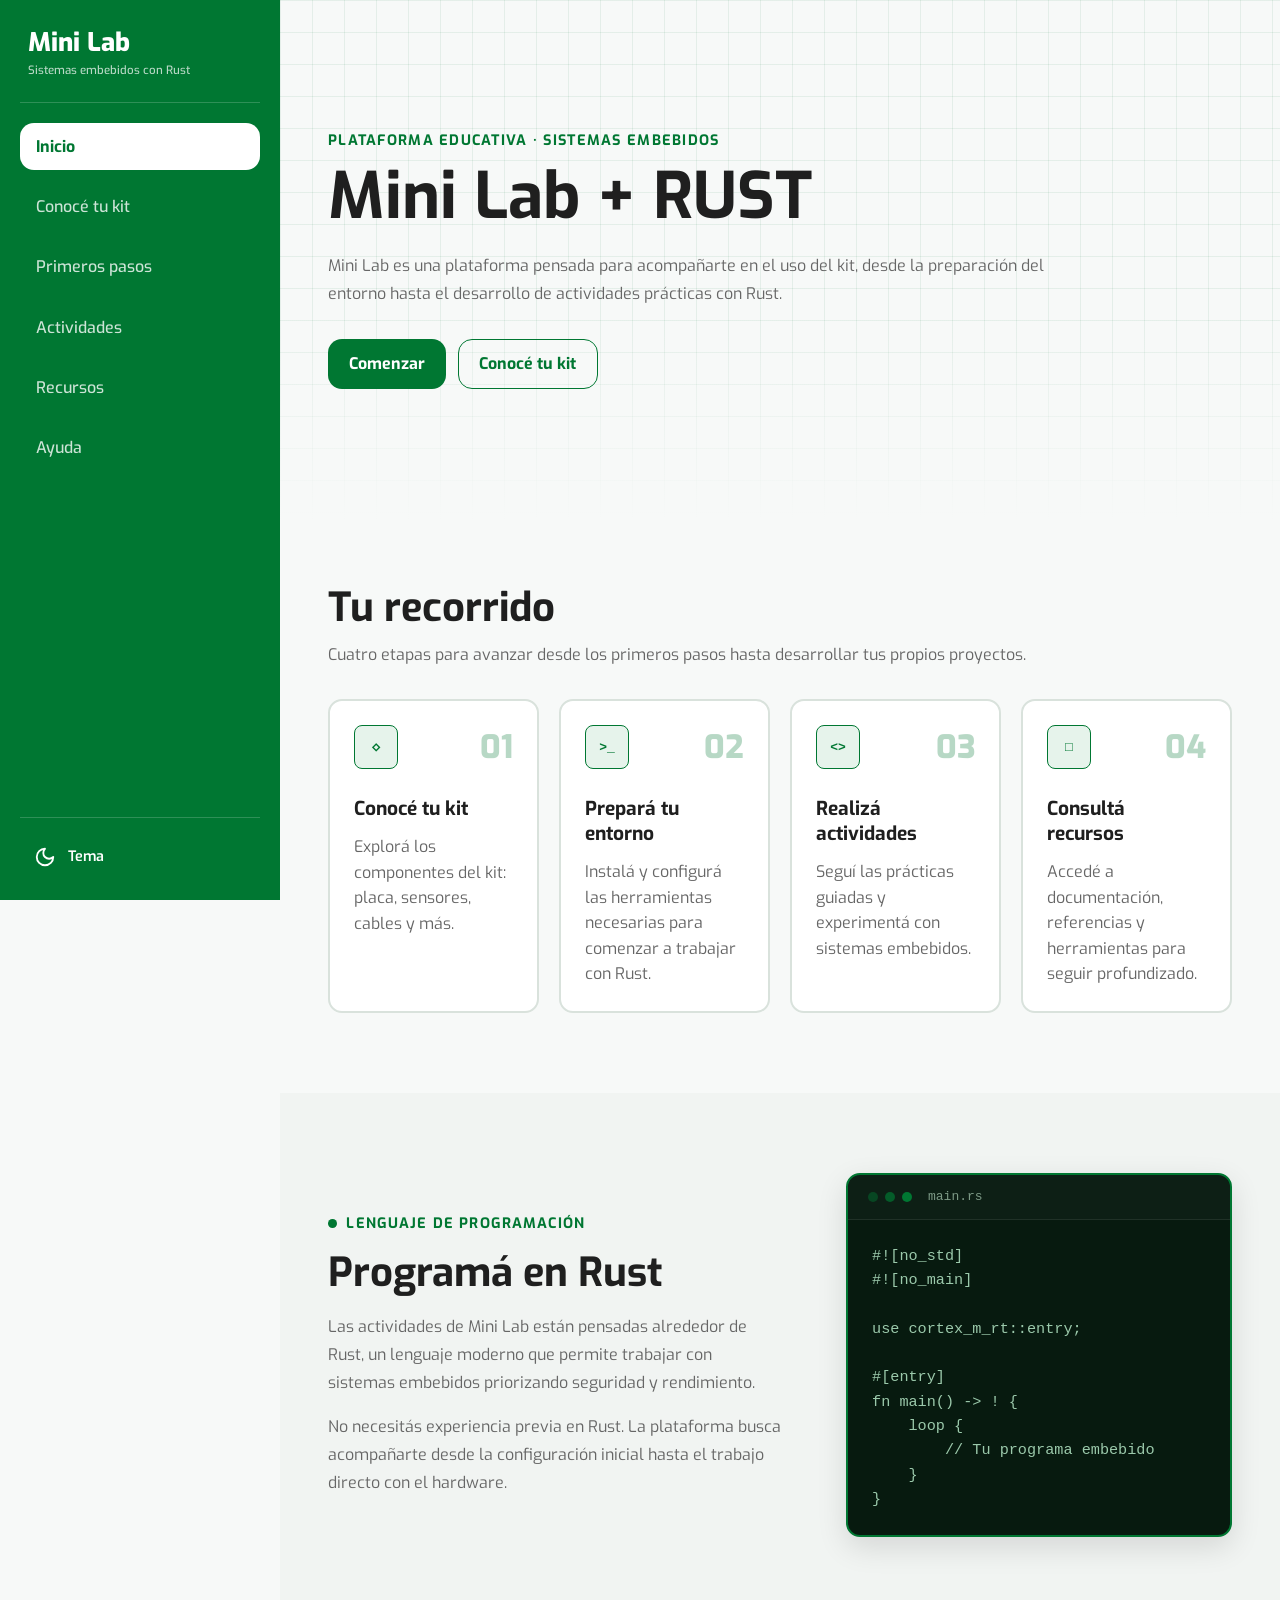
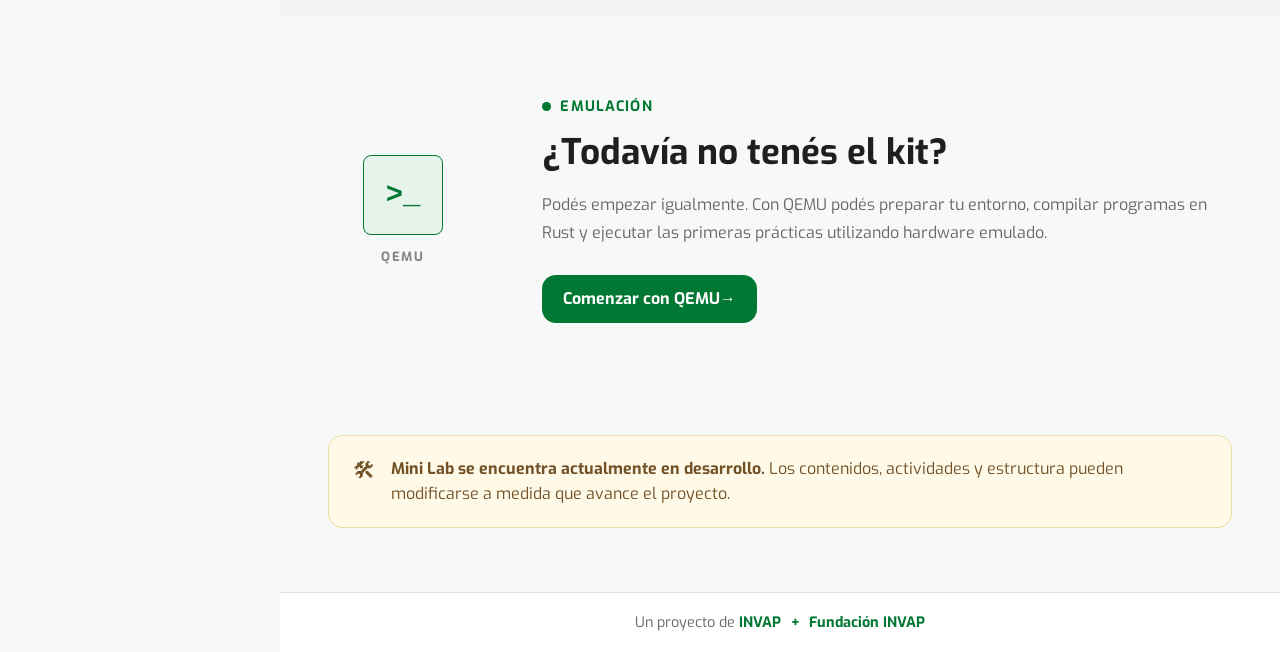
==== index.html @ 60750630 "feat: rediseño de inicio y conoce tu kit" ====
<!DOCTYPE html>
<html lang="es">
    <head>
        <meta charset="UTF-8" />
        <meta name="viewport" content="width=device-width, initial-scale=1.0" />
        <meta name="description" content="Mini Lab, plataforma educativa para aprender sistemas embebidos con Rust"/>
        <link rel="preconnect" href="https://fonts.googleapis.com" />
        <link rel="preconnect" href="https://fonts.gstatic.com" crossorigin />
        <link href="https://fonts.googleapis.com/css2?family=Exo:ital,wght@0,100..900;1,100..900&display=swap" rel="stylesheet"/>

        <title>Mini Lab | Inicio</title>
        <link rel="stylesheet" href="css/styles.css" />
        <link rel="stylesheet" href="css/pages/inicio.css" />
    </head>
    <body class="home-page">
        <!-- =========================
        HEADER
        ========================= -->
        <header class="site-header">
            <button id="menu-button" class="site-header__menu-button" type="button" aria-label="Abrir menú de navegación" aria-expanded="false" aria-controls="main-navigation">
                ☰
            </button>
            <a href="index.html" class="site-header__brand"> Mini Lab </a>
            <div class="site-header__actions">
                <div class="site-header__logos">
                    <!-- Logos institucionales -->
                </div>
                <button class="theme-toggle" data-theme-toggle type="button" aria-label="Cambiar tema">
                    <svg class="theme-icon sun-icon" xmlns="http://www.w3.org/2000/svg" width="24" height="24" viewBox="0 0 24 24" fill="none" stroke="currentColor" stroke-width="2" stroke-linecap="round" stroke-linejoin="round">
                        <circle cx="12" cy="12" r="4"></circle>
                        <path d="M12 2v2M12 20v2M4.93 4.93l1.41 1.41M17.66 17.66l1.41 1.41M2 12h2M20 12h2M6.34 17.66l-1.41 1.41M19.07 4.93l-1.41 1.41"></path>
                    </svg>
                    <svg class="theme-icon moon-icon" xmlns="http://www.w3.org/2000/svg" width="24" height="24" viewBox="0 0 24 24" fill="none"  stroke="currentColor"  stroke-width="2" stroke-linecap="round" stroke-linejoin="round">
                        <path d="M12 3a6 6 0 0 0 9 9 9 9 0 1 1-9-9Z"></path>
                    </svg>
                </button>
            </div>
        </header>
        <!-- =========================
        NAVEGACIÓN
        ========================= -->
        <div id="menu-overlay" class="menu-overlay"></div>
        <nav id="main-navigation" class="site-nav" aria-label="Navegación principal">
            <div class="site-nav__header">
                <a href="index.html" class="site-nav__brand">
                    <span class="site-nav__brand-name">
                        Mini Lab
                    </span>
                    <span class="site-nav__brand-subtitle">
                        Sistemas embebidos con Rust
                    </span>
                </a>
                <button id="menu-close" class="site-nav__close" type="button" aria-label="Cerrar menú de navegación">
                    ✕
                </button>
            </div>

            <ul class="site-nav__list">
                <li class="site-nav__item">
                    <a href="index.html" class="site-nav__link site-nav__link--active">
                        Inicio
                    </a>
                </li>

                <li class="site-nav__item">
                    <a href="pages/conoce-tu-kit/" class="site-nav__link">
                        Conocé tu kit
                    </a>
                </li>

                <li class="site-nav__item">
                    <a href="pages/primeros-pasos/" class="site-nav__link">
                        Primeros pasos
                    </a>
                </li>

                <li class="site-nav__item">
                    <a href="pages/actividades/" class="site-nav__link">
                        Actividades
                    </a>
                </li>

                <li class="site-nav__item">
                    <a href="pages/recursos/" class="site-nav__link">
                        Recursos
                    </a>
                </li>

                <li class="site-nav__item">
                    <a href="pages/ayuda/" class="site-nav__link">
                        Ayuda
                    </a>
                </li>
            </ul>

            <div class="site-nav__footer">
                <button class="theme-toggle theme-toggle--sidebar" data-theme-toggle type="button" aria-label="Cambiar tema">
                    <svg class="theme-icon sun-icon" xmlns="http://www.w3.org/2000/svg" width="24" height="24" viewBox="0 0 24 24" fill="none" stroke="currentColor" stroke-width="2" stroke-linecap="round" stroke-linejoin="round">
                        <circle cx="12" cy="12" r="4"></circle>
                        <path d="M12 2v2M12 20v2M4.93 4.93l1.41 1.41M17.66 17.66l1.41 1.41M2 12h2M20 12h2M6.34 17.66l-1.41 1.41M19.07 4.93l-1.41 1.41"></path>
                    </svg>
                    <svg class="theme-icon moon-icon" xmlns="http://www.w3.org/2000/svg" width="24" height="24" viewBox="0 0 24 24" fill="none"  stroke="currentColor"  stroke-width="2" stroke-linecap="round" stroke-linejoin="round">
                        <path d="M12 3a6 6 0 0 0 9 9 9 9 0 1 1-9-9Z"></path>
                    </svg>
                    <span class="theme-toggle__label">
                        Tema
                    </span>
                </button>
            </div>

        </nav>

        <!-- =========================
        CONTENIDO
        ========================= -->
        <main>
            <section class="home-hero">
                <div class="home-container home-hero__content">
                    <p class="home-hero__eyebrow">Plataforma educativa · Sistemas embebidos</p>
                    <h1 class="home-hero__title">Mini Lab + RUST</h1>
                    <p class="home-hero__description">Mini Lab es una plataforma pensada para acompañarte en el uso del kit, desde la preparación del entorno hasta el desarrollo de actividades prácticas con Rust.</p>
                    <div class="home-hero__actions">
                        <a href="pages/primeros-pasos/" class="primary-button">Comenzar</a>
                        <a href="pages/conoce-tu-kit/" class="secondary-button">Conocé tu kit</a>
                    </div>
                </div>
            </section>

            <!-- TU RECORRIDO -->
            <section class="journey-section">
                <div class="home-container">
                    <header class="home-section-header">
                        <h2 class="home-section-title">Tu recorrido</h2>
                        <p class="home-section-description">
                            Cuatro etapas para avanzar desde los primeros pasos
                            hasta desarrollar tus propios proyectos.
                        </p>
                    </header>
                    <div class="journey-grid">
                        <a href="pages/conoce-tu-kit/" class="journey-card">
                            <div class="journey-card__top">
                                <span class="journey-card__icon"> ◇ </span>
                                <span class="journey-card__number"> 01 </span>
                            </div>
                            <h2 class="journey-card__title">Conocé tu kit</h2>
                            <p class="journey-card__description">
                                Explorá los componentes del kit: placa,
                                sensores, cables y más.
                            </p>
                        </a>

                        <a href="pages/primeros-pasos/" class="journey-card">
                            <div class="journey-card__top">
                                <span class="journey-card__icon"> &gt;_ </span>
                                <span class="journey-card__number"> 02 </span>
                            </div>

                            <h2 class="journey-card__title">
                                Prepará tu entorno
                            </h2>

                            <p class="journey-card__description">
                                Instalá y configurá las herramientas necesarias
                                para comenzar a trabajar con Rust.
                            </p>
                        </a>

                        <a href="pages/actividades/" class="journey-card">
                            <div class="journey-card__top">
                                <span class="journey-card__icon">
                                    &lt;&gt;
                                </span>
                                <span class="journey-card__number"> 03 </span>
                            </div>

                            <h2 class="journey-card__title">
                                Realizá actividades
                            </h2>

                            <p class="journey-card__description">
                                Seguí las prácticas guiadas y experimentá con
                                sistemas embebidos.
                            </p>
                        </a>

                        <a href="pages/recursos/" class="journey-card">
                            <div class="journey-card__top">
                                <span class="journey-card__icon"> □ </span>
                                <span class="journey-card__number"> 04 </span>
                            </div>
                            <h2 class="journey-card__title">
                                Consultá recursos
                            </h2>
                            <p class="journey-card__description">
                                Accedé a documentación, referencias y herramientas para seguir profundizado.
                            </p>
                        </a>
                    </div>
                </div>
            </section>

            <!-- RUST -->
            <section class="rust-section">
                <div class="home-container rust-layout">
                    <div class="rust-section__content">
                        <p class="section-label">
                            <span class="section-label__dot"></span>
                            Lenguaje de programación
                        </p>
                        <h2 class="home-section-title">Programá en Rust</h2>
                        <p class="rust-section__description">
                            Las actividades de Mini Lab están pensadas alrededor
                            de Rust, un lenguaje moderno que permite trabajar
                            con sistemas embebidos priorizando seguridad y
                            rendimiento.
                        </p>

                        <p class="rust-section__description">
                            No necesitás experiencia previa en Rust. La
                            plataforma busca acompañarte desde la configuración
                            inicial hasta el trabajo directo con el hardware.
                        </p>
                    </div>

                    <div class="code-window" aria-label="Ejemplo de código Rust">
                        <div class="code-window__header">
                            <div class="code-window__dots">
                                <span></span>
                                <span></span>
                                <span></span>
                            </div>
                            <span class="code-window__filename"> main.rs </span>
                        </div>
                        <pre class="code-window__content"><code>#![no_std]
#![no_main]

use cortex_m_rt::entry;

#[entry]
fn main() -&gt; ! {
    loop {
        // Tu programa embebido
    }
}</code></pre>
                    </div>
                </div>
            </section>

            <!-- QEMU -->
            <section class="qemu-section" aria-labelledby="qemu-title">
                <div class="home-container">
                    <div class="qemu-card">
                        <div class="qemu-card__visual" aria-hidden="true">
                            <span class="qemu-card__terminal">
                                &gt;_
                            </span>
                            <span class="qemu-card__visual-label">
                                QEMU
                            </span>
                        </div>
                        <div class="qemu-card__body">
                            <p class="section-label">
                                <span class="section-label__dot"></span>
                                Emulación
                            </p>
                            <h2 id="qemu-title" class="qemu-card__title">
                                ¿Todavía no tenés el kit?
                            </h2>
                            <p class="qemu-card__description">
                                Podés empezar igualmente. Con QEMU podés preparar
                                tu entorno, compilar programas en Rust y ejecutar
                                las primeras prácticas utilizando hardware emulado.
                            </p>
                            <a href="pages/primeros-pasos/" class="primary-button qemu-card__button">
                                Comenzar con QEMU
                                <span aria-hidden="true">→</span>
                            </a>
                        </div>
                    </div>
                </div>
            </section>

            <!-- EN CONSTRUCCIÓN -->
            <section class="development-section">
                <div class="home-container">
                    <div class="development-notice">
                        <span class="development-notice__icon" aria-hidden="true">
                            🛠
                        </span>
                        <p>
                            <strong>
                                Mini Lab se encuentra actualmente en desarrollo.
                            </strong>
                            Los contenidos, actividades y estructura pueden
                            modificarse a medida que avance el proyecto.
                        </p>
                    </div>
                </div>
            </section>
        </main>

        <!-- =========================
        FOOTER
        ========================= -->
        <footer class="site-footer">
            <p>
                Un proyecto de
                <strong>INVAP</strong>
                <span class="site-footer__plus"> + </span>
                <strong>Fundación INVAP</strong>
            </p>
        </footer>
        <script src="js/main.js" defer></script>
    </body>
</html>
---- css/styles.css ----
:root{
    --invap-green: #007732;
    --invap-green-dark: #005a26;
    --invap-green-light: #e6f3eb;

    --background: #f7f9f8;
    --surface: #ffffff;
    --card-background: #f1f4f2;

    --text-primary: #1f1f1f;
    --text-secondary: #666666;
    --text-on-brand: #ffffff;

    --border:  #d9e2dc;

    --scrollbar :#bbe9cc;
    --scrollbar-hover: #a0e0b8;

    --shadow-small: 0 2px 8px rgba(0, 0, 0, 0.08);
    --box-shadow: 0 10px 30px rgba(0, 0, 0, 0.12);

    --radius-small: 8px;
    --radius-medium: 14px;
    --radius-large: 20px;

    --max-width: 1200px;

    --grid-color: rgba(0, 119, 50, 0.08);
    --nav-button: #ffffff;
    --text-nav-button: #007732;
}

[data-theme="dark"]{
    --invap-green-light: #163623;

    --background: #1f1f1f;
    --surface: #2c2c2c;
    --card-background: #3a3a3a;

    --text-primary: #ffffff;
    --text-secondary: #cccccc;

    --border:  #444444;

    --scrollbar: #3f8f60;
    --scrollbar-hover: #59a977;

    --grid-color:rgba(255, 255, 255, 0.05);

    --nav-button: #163623;
    --text-nav-button:#ffffff;
}

* {
    box-sizing: border-box;
}

html {
    scroll-behavior: smooth;
    scrollbar-width: thin;
    scrollbar-color: var(--scrollbar) transparent;
}
html::-webkit-scrollbar {
    width: 8px;
}
html::-webkit-scrollbar-track {
    background: transparent;
}
html::-webkit-scrollbar-thumb {
    background-color: var(--scrollbar);
    border-radius: 999px;
}
html::-webkit-scrollbar-thumb:hover {
    background-color: var(--scrollbar-hover);
}

body {
    margin: 0;

    font-family: Exo, Arial, Helvetica, sans-serif;
    background-color: var(--background);
    color: var(--text-primary);
}

body.no-scroll{
    overflow: hidden;
    touch-action: none;
}

img {
    display: block;
    max-width: 100%;
}

button,
input {
    font: inherit;
}

a {
    color: inherit;
    text-decoration: none;
}

main {
    width: 100%;
}

/* =========================
    HEADER
   ========================= */

.site-header {
    position: sticky;
    top: 0;
    display: flex;
    align-items: center;
    justify-content: space-between;

    padding: 1rem 1.25rem;

    background-color: var(--invap-green);
    color: var(--text-on-brand);
    z-index: 800;
}

.site-header__brand {
    font-size: 1.25rem;
    font-weight: 700;
}

.site-header__menu-button {
    border: 0;
    background: transparent;

    color: var(--text-on-brand);
    font-size: 1.5rem;

    cursor: pointer;
}

.site-header__actions{
    display: flex;
    align-items: center;
    gap: 1rem;
}

.site-header__logos{
    display: none;
}

/* =========================
    THEME TOGGLE
   ========================= */

.theme-toggle {
    display: flex;
    align-items: center;
    justify-content: center;

    width: 2.5rem;
    height: 2.5rem;

    padding: 9px;
    border: 0;
    border-radius: 50%;

    background-color: rgba(255, 255, 255, 0.15);
    color: var(--text-on-brand);
    cursor: pointer;
    transition: background-color 0.2s ease;
}

.theme-toggle:hover {
    background-color: rgba(255, 255, 255, 0.25);
}

.theme-toggle .sun-icon{
    display: none;
}

.theme-toggle .moon-icon{
    display: block;
}

[data-theme="dark"] .theme-toggle .sun-icon{
    display: block;
}

[data-theme="dark"] .theme-toggle .moon-icon{
    display: none;
}

/* ========================
    OVERLAY
   ======================== */

.menu-overlay{
    position: fixed;
    top: 0;
    left: 0;
    width: 100vw;
    height: 100vh;

    background-color: rgba(0, 0, 0, 0.5);

    z-index: 900;

    opacity: 0;
    visibility: hidden;
    transition: opacity 0.3s ease, visibility 0.3s ease;
}

.menu-overlay--visible {
    opacity: 1;
    visibility: visible;
}

/* ==================
    NAV
   ====================== */

.site-nav {
    position: fixed;
    top: 0;
    left: 0;

    width: min(80%, 320px);
    height: 100%;

    padding: 1.25rem;

    background-color: var(--surface);

    z-index: 1000;

    transform: translateX(-100%);
    transition: transform 0.3s ease;
}

.site-nav--open {
    transform: translateX(0);
}

.site-nav__header {
    display: flex;
    align-items: flex-start;
    justify-content: space-between;

    margin-bottom: 1.5rem;

}

.site-nav__close {
    border: 0;
    background: transparent;
    color: var(--text-primary);

    font-size: 1.5rem;

    cursor: pointer;
}

.site-nav__list {
    display: flex;
    flex-direction: column;
    gap: 0.5rem;

    margin: 0;
    padding: 0;

    list-style: none;
}

.site-nav__link {
    display: block;

    padding: 0.85rem 1rem;

    border-radius: var(--radius-small);

    color: var(--text-secondary);
}

.site-nav__link--active {
    background-color: var(--invap-green-light);
    color: var(--invap-green);

    font-weight: 600;
}

.site-nav__brand{
    display: flex;
    flex-direction: column;
    gap: 0.3rem;
    color: var(--invap-green);
    text-decoration: none;
}

.site-nav__brand-name{
    font-size: 1.6rem;
    font-weight: 800;
    line-height: 1;
}

.site-nav__brand-subtitle{
    margin-top: 0.2rem;
    font-size: 0.72rem;
    font-weight: 500;
    line-height: 1.3;
    opacity: 0.72;
}
/* =========================
    PÁGINA EN CONSTRUCCIÓN
   ========================= */

.development-section {
    padding: 2rem 0 4rem;
}

.development-notice {
    display: flex;
    align-items: flex-start;
    gap: 1rem;

    padding: 1.25rem 1.5rem;

    border: 1px solid #eadca2;
    border-radius: var(--radius-medium);

    background-color: #fff9e8;

    color: #725127;
}

.development-notice__icon {
    font-size: 1.4rem;
}

.development-notice p {
    margin: 0;

    line-height: 1.6;
}

[data-theme="dark"] .development-notice {
    border-color: #665c32;

    background-color: #3a3422;

    color: #e0cf91;
}

/* =========================
    FOOTER
   ========================= */

.site-footer {
    padding: 1.25rem 2rem;

    border-top: 1px solid var(--border);

    background-color: var(--surface);

    color: var(--text-secondary);
    text-align: center;

    font-size: 0.9rem;
}

.site-footer p{
    margin: 0;
}

.site-footer strong{
    color: var(--invap-green);
}

.site-footer__plus{
    margin: 0 0.35rem;
    color: var(--invap-green);
    font-weight: 700;
}

/* =========================
    BUTTON
   ========================= */

.primary-button {
    display: inline-flex;
    align-items: center;
    justify-content: center;

    padding: 0.85rem 1.3rem;

    border-radius: var(--radius-medium);

    background-color: var(--invap-green);
    color: var(--text-on-brand);

    font-weight: 700;

    transition:
        background-color 0.2s ease,
        transform 0.2s ease;
}

.primary-button:hover {
    background-color: var(--invap-green-dark);

    transform: translateY(-1px);
}

.secondary-button{
    display: inline-flex;
    align-items: center;
    justify-content: center;
    padding: 0.85rem 1.3rem;
    border: 1px solid var(--invap-green);
    border-radius: var(--radius-medium);
    color: var(--invap-green);
    font-weight: 700;
    transition: background-color 0.2s ease, color 0.2s ease, transform 0.2s ease;
}

.secondary-button:hover{
    background-color: var(--invap-green-light);
    transform: translateY(-1px);
}


/* =========================
    PAGE LAYOUT
   ========================= */
.page-container{
    width: calc(100% - 2rem);
    max-width: var(--max-width);
    margin-inline: auto;
}


/* =========================
    DESKTOP HEADER
   ========================= */
.page-header{
    padding: 3rem 0 2.5rem;
    background-color: var(--background);
}

.page-header__eyebrow{
    margin: 0 0 0.65rem;
    color: var(--invap-green);
    font-size: 0.85rem;
    font-weight: 700;
    text-transform: uppercase;
    letter-spacing: 0.08em;
}

.page-header__title{
    margin: 0;
    color: var(--text-primary);
    font-size: clamp(2rem, 6vw, 3.25rem);
    font-weight: 750;
    line-height: 1.1;
}

.page-header__description{
    max-width: 700px;
    margin: 1rem 0 0;
    color: var(--text-secondary);
    font-size: 1rem;
    line-height: 1.7;
}

.site-nav__footer{
    display: none;
}

/* =========================
    DESKTOP LAYOUT
   ========================= */
@media(min-width: 1024px){

    .site-header{
        display: none;
    }
    main{
        width: calc(100% - 280px);
        margin-left: 280px;
        padding-top: 0;
    }

    /*====================
    SIDEBAR
    ======================*/
    .site-nav{
        position: fixed;
        top: 0;
        left: 0;
        width: 280px;
        height: 100vh;
        display: flex;
        flex-direction: column;
        padding: 1.25rem;
        background-color: var(--invap-green);
        transform: none;
        overflow-y: auto;
        box-shadow: none;
        z-index: 900;
    }

    .site-nav__header{
        display: flex;
        align-items: flex-start;
        justify-content: space-between;
        margin: 0;
        padding: 0.6rem 0.5rem 1.5rem;
        border-bottom: 1px solid rgba(255, 255, 255, 0.18);
    }

    .site-nav__brand{
        color: var(--text-on-brand);
    }

    .site-nav__close {
        display: none;
    }

    .site-nav__list{
        margin-top: 1.25rem;
    }

    .site-nav__link{
        display: block;
        width: 100%;
        margin-bottom: 0.35rem;
        padding: 0.8rem 1rem;
        border-radius: var(--radius-medium);
        color: rgba(255, 255, 255, 0.8);
        font-size: 1rem;
        font-weight: 500;
        transition: 
            background-color 0.2s ease,
            color 0.2s ease;
    }

    .site-nav__link:hover{
        background-color: rgba(255, 255, 255, 0.12);
        color: var(--text-on-brand);
    }

    .site-nav__link--active{
        background-color: var(--nav-button);
        color: var(--text-nav-button);
        font-weight: 700;
    }

    .site-nav__link--active:hover {
        background-color: var(--nav-button);
        color: var(--text-nav-button);
        opacity: 0.9;
    }

    .menu-overlay {
        display: none;
    }

    .site-nav__footer{
        display: block;
        margin-top: auto;
        padding-top: 1rem;
        border-top: 1px solid rgba(255, 255, 255, 0.18);
    }

    .theme-toggle--sidebar{
        width: 100%;
        min-height: 46px;

        display: flex;
        align-items: center;
        justify-content: flex-start;
        gap: 0.75rem;

        padding: 0.75rem 0.9rem;
        border: 0;
        border-radius: var(--radius-small);
        background: transparent;
        color: var(--text-on-brand);
        font-size: 0.9rem;
        font-weight: 600;
        line-height: 1;
        cursor: pointer;
    }

    .theme-toggle--sidebar:hover{
        background-color: rgba(255, 255, 255, 0.1);
    }

    .theme-toggle--sidebar .theme-icon{
        width: 22px;
        height: 22px;
        flex-shrink: 0;
    }

    .theme-toggle__label{
        line-height: 1;
    }

    .page-container{
        width: calc(100% - 6rem);
    }

    .page-header{
        padding: 4rem 0 3rem;
    }

    .site-footer{
        width: calc(100% - 280px);
        margin-left: 280px;
    }
}
---- css/pages/inicio.css ----
/*==========================
    HERO
    =========================*/
.home-hero{
    position: relative;
    overflow: hidden;
    min-height: 520px;
    display: flex;
    align-items: center;
    background-color: var(--background);
    background-image: 
        linear-gradient(
            var(--grid-color) 1px,
            transparent 1px
        ),
        linear-gradient(
            90deg,
            var(--grid-color) 1px,
            transparent 1px
        );
        background-size: 32px 32px;
}

.home-hero::after{
    content: "";
    position: absolute;
    inset: 0;
    background: linear-gradient(
        to bottom,
        transparent 60%,
        var(--background) 100%
    );
    pointer-events: none;
}

.home-hero__content{
    position: relative;
    z-index: 1;
    max-width: 900px;
}

.home-hero__eyebrow{
    margin: 0 0 0.75rem;
    color: var(--invap-green);
    font-size: 0.9rem;
    font-weight: 700;
    text-transform: uppercase;
    letter-spacing: 0.08rem;
}

.home-hero__title{
    max-width: 800px;
    margin: 0;
    color: var(--text-primary);
    font-size: clamp(2.2rem, 6vw, 4rem);
    line-height: 1.1;
}

.home-hero__description{
    max-width: 720px;
    margin: 1.25rem 0 0;
    color: var(--text-secondary);
    font-size: 1rem;
    line-height: 1.7;
}

.home-hero__actions{
    display: flex;
    flex-wrap: wrap;
    gap: 0.75rem;
    margin-top: 2rem;
}

/* =========================
    GENERAL HOME
   ========================= */

.home-container {
    width: calc(100% - 2rem);
    max-width: var(--max-width);

    margin-inline: auto;
}

.home-section-header {
    margin-bottom: 2rem;
}

.home-section-title {
    margin: 0;

    color: var(--text-primary);

    font-size: clamp(1.8rem, 5vw, 2.5rem);
    line-height: 1.2;
}

.home-section-description {
    margin: 0.6rem 0 0;

    color: var(--text-secondary);

    font-size: 1rem;
    line-height: 1.6;
}

/* =========================
   RECORRIDO
   ========================= */

.journey-section {
    padding: 3rem 0;
}

.journey-grid {
    display: grid;
    grid-template-columns: 1fr;

    gap: 1rem;
}

.journey-card {
    position: relative;
    display: flex;
    flex-direction: column;

    min-height: 220px;
    padding: 1.5rem;

    border: 2px solid var(--border);
    border-radius: var(--radius-medium);

    background-color: var(--surface);

    transition:
        transform 0.35s cubic-bezier(0.22, 1, 0.36, 1),
        border-color 0.35s ease,
        box-shadow 0.35s ease;
}

.journey-card:hover {
    transform: translateY(-4px);
    border-color: var(--invap-green);

    box-shadow: var(--shadow-small);
}

.journey-card__top {
    display: flex;
    align-items: center;
    justify-content: space-between;

    margin-bottom: 1.75rem;
}

.journey-card__icon {
    display: flex;
    align-items: center;
    justify-content: center;

    width: 2.75rem;
    height: 2.75rem;

    border: 1px solid var(--invap-green);
    border-radius: var(--radius-small);

    background-color: var(--invap-green-light);
    color: var(--invap-green);

    font-family: monospace;
    font-weight: 700;
}

.journey-card__number {
    color: var(--invap-green);

    font-size: 2rem;
    font-weight: 800;
    line-height: 1;
    opacity: 0.28;
}

.journey-card__title {
    margin: 0 0 0.75rem;

    color: var(--text-primary);

    font-size: 1.2rem;
    line-height: 1.3;
}

.journey-card__description {
    margin: 0;

    color: var(--text-secondary);

    line-height: 1.6;
}

/* =========================
   RUST
   ========================= */

.rust-section {
    padding: 4rem 0;

    background-color: var(--card-background);
}

.rust-layout {
    display: grid;

    gap: 2.5rem;
}

.section-label {
    display: flex;
    align-items: center;
    gap: 0.6rem;

    margin: 0 0 1rem;

    color: var(--invap-green);

    font-size: 0.9rem;
    font-weight: 700;
    text-transform: uppercase;
    letter-spacing: 0.08em;
}

.section-label__dot {
    width: 0.55rem;
    height: 0.55rem;

    border-radius: 50%;

    background-color: var(--invap-green);
}

.rust-section__description {
    margin: 1rem 0 0;

    color: var(--text-secondary);

    font-size: 1rem;
    line-height: 1.75;
}

/* Code window */

.code-window {
    overflow: hidden;

    border: 2px solid var(--invap-green);
    border-radius: var(--radius-medium);

    background-color: #071a0f;

    box-shadow: var(--box-shadow);
}

.code-window__header {
    display: flex;
    align-items: center;
    gap: 1rem;

    padding: 0.9rem 1.25rem;

    border-bottom: 1px solid rgba(255, 255, 255, 0.08);
    background-color: rgba(255, 255, 255, 0.025);
}

.code-window__dots {
    display: flex;
    gap: 0.4rem;
}

.code-window__dots span {
    width: 0.65rem;
    height: 0.65rem;

    border-radius: 50%;

    background-color: var(--invap-green);
    opacity: 0.45;
}

.code-window__dots span:nth-child(2){
    opacity: 0.7;
}

.code-window__dots span:nth-child(3){
    opacity: 1;
}


.code-window__filename {
    color: #7d9a86;

    font-family: monospace;
}

.code-window__content {
    margin: 0;
    padding: 1.5rem;

    overflow-x: auto;

    color: #9bc9ab;

    font-family: monospace;
    font-size: 0.95rem;
    line-height: 1.6;
}

/* =========================
   QEMU
   ========================= */

.qemu-section {
    padding: 4rem 0;
}

.qemu-card {
    display: grid;
    gap: 1.5rem;
    background: transparent;
}

.qemu-card__visual{
    min-height: auto;
    width: fit-content;
    display: flex;
    flex-direction: row;
    align-items: center;
    justify-content: flex-start;
    gap: 0.8rem;
    
}

.qemu-card__terminal {
    width: 3.75rem;
    height: 3.75rem;
    display: flex;
    align-items: center;
    justify-content: center;
    border: 1px solid var(--invap-green);
    border-radius: var(--radius-small);

    background-color: var(--invap-green-light);
    color: var(--invap-green);
    

    font-family: monospace;
    font-size: 1.8rem;
    font-weight: 700;
}

.qemu-card__visual-label {
    color: var(--text-primary);

    font-size: 1rem;
    font-weight: 700;
    letter-spacing: 0.08em;
    opacity: 1;
}

.qemu-card__body{
    padding: 0;
}

.qemu-card__title {
    margin: 0;
    color: var(--text-primary);
    font-size: clamp(1.6rem, 4vw, 2.2rem);
    line-height: 1.2;
}

.qemu-card__description{
    max-width: 720px;
    margin: 1rem 0 0;
    color: var(--text-secondary);
    line-height: 1.75;
}

.qemu-card__button{
    margin-top: 1.75rem;
}

/* =========================
    TABLET
   ========================= */

@media (min-width: 700px) {
    .journey-grid {
        grid-template-columns: repeat(2, 1fr);
    }
}

/* =========================
    DESKTOP
   ========================= */

@media (min-width: 1024px) {
    .home-container {
        width: calc(100% - 6rem);
    }

    .journey-section {
        padding: 4rem 0 5rem;
    }

    .journey-grid {
        grid-template-columns: repeat(4, 1fr);

        gap: 1.25rem;
    }

    .journey-card {
        min-height: 240px;
    }

    /* Rust */

    .rust-section {
        padding: 5rem 0;
    }

    .rust-layout {
        grid-template-columns:
            minmax(0, 1fr)
            minmax(360px, 0.85fr);

        align-items: center;

        gap: 4rem;
    }

    /* QEMU */

    .qemu-card{
        grid-template-columns: 
            150px
            minmax(0, 1fr);
        align-items: center;
        gap: 4rem;
    }

    .qemu-card__visual{
        min-height: auto;
        flex-direction: column;
        justify-content: center;
        width: auto;
    }

    .qemu-card__terminal{
        width: 5rem;
        height: 5rem;
        font-size: 1.8rem;
    }

    .qemu-card__visual-label{
        color: var(--text-secondary);
        font-size: 0.8rem;
        letter-spacing: 0.14em;
        opacity: 0.8;
    }

    .qemu-card__body{
        padding: 0;
    }

    .qemu-section{
        padding: 5rem 0;
    }

    .qemu-section .home-container{
        max-width: 1050px;
    }
}
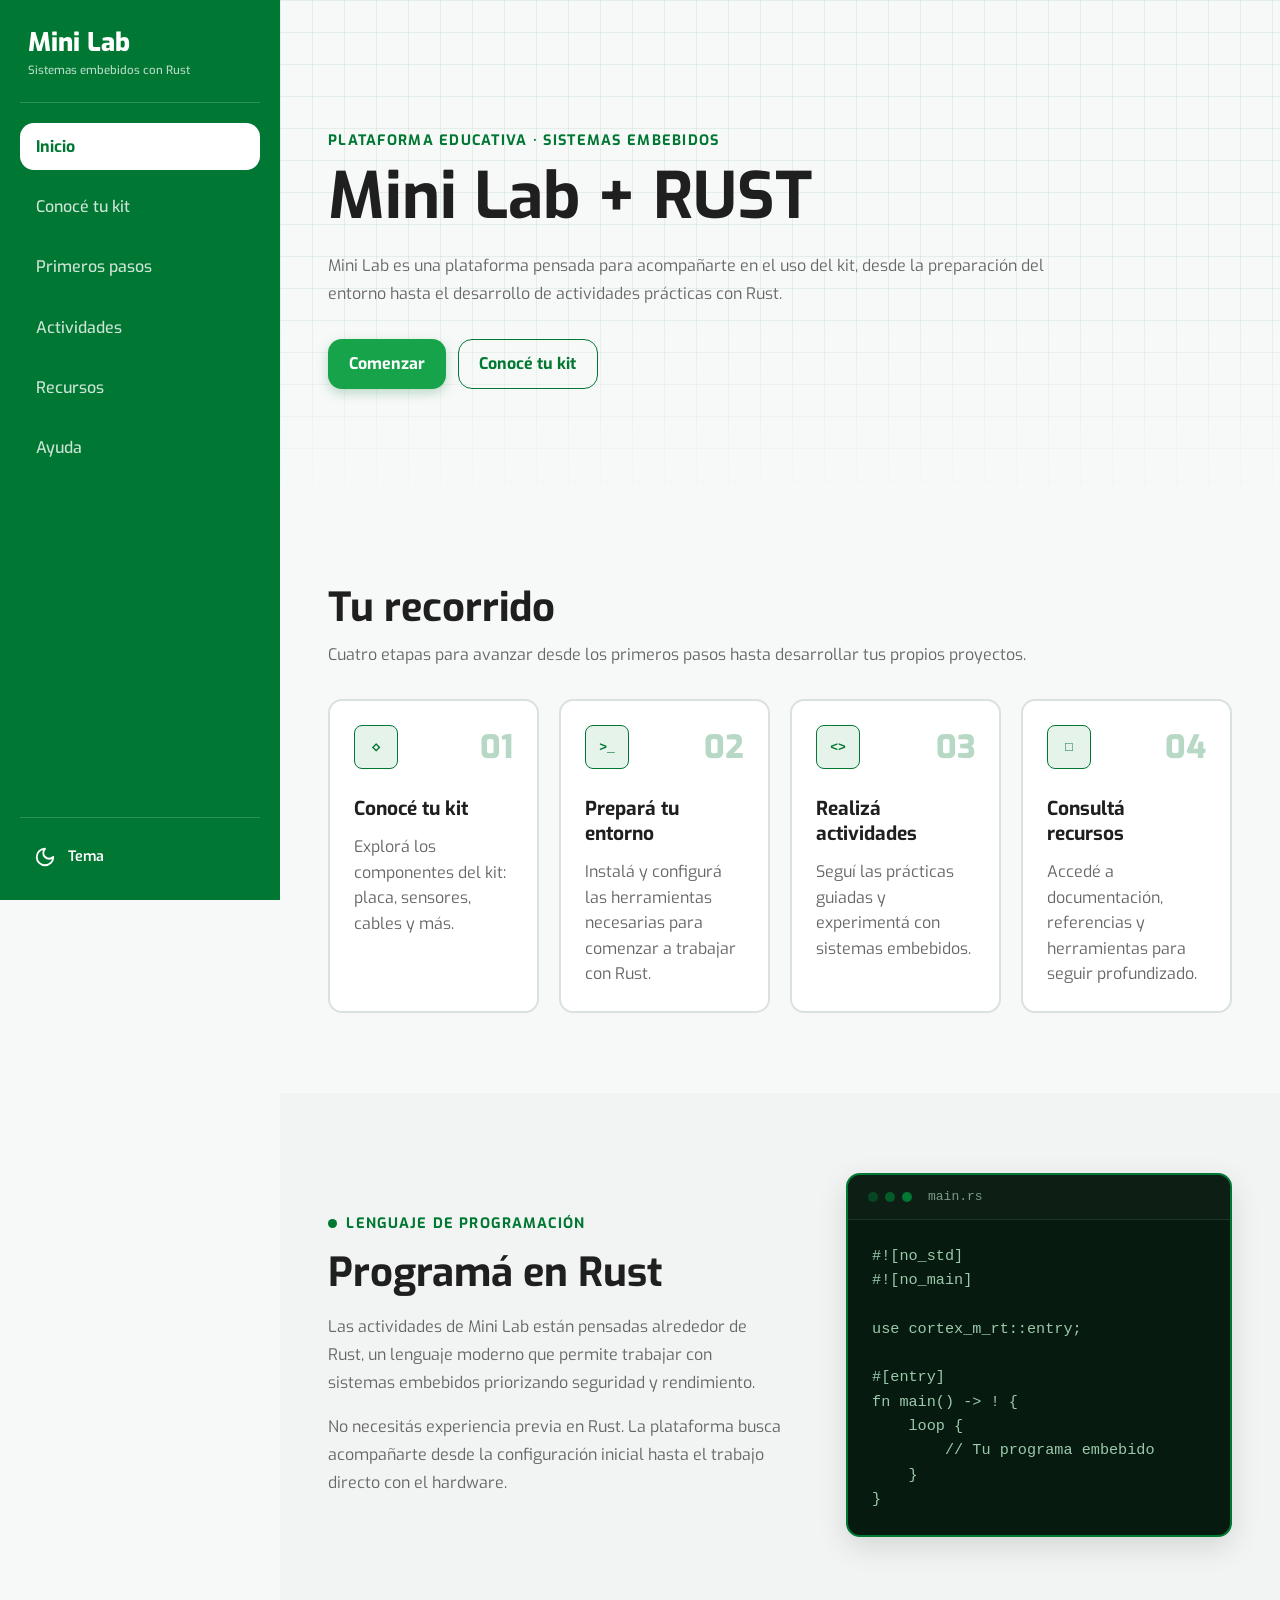
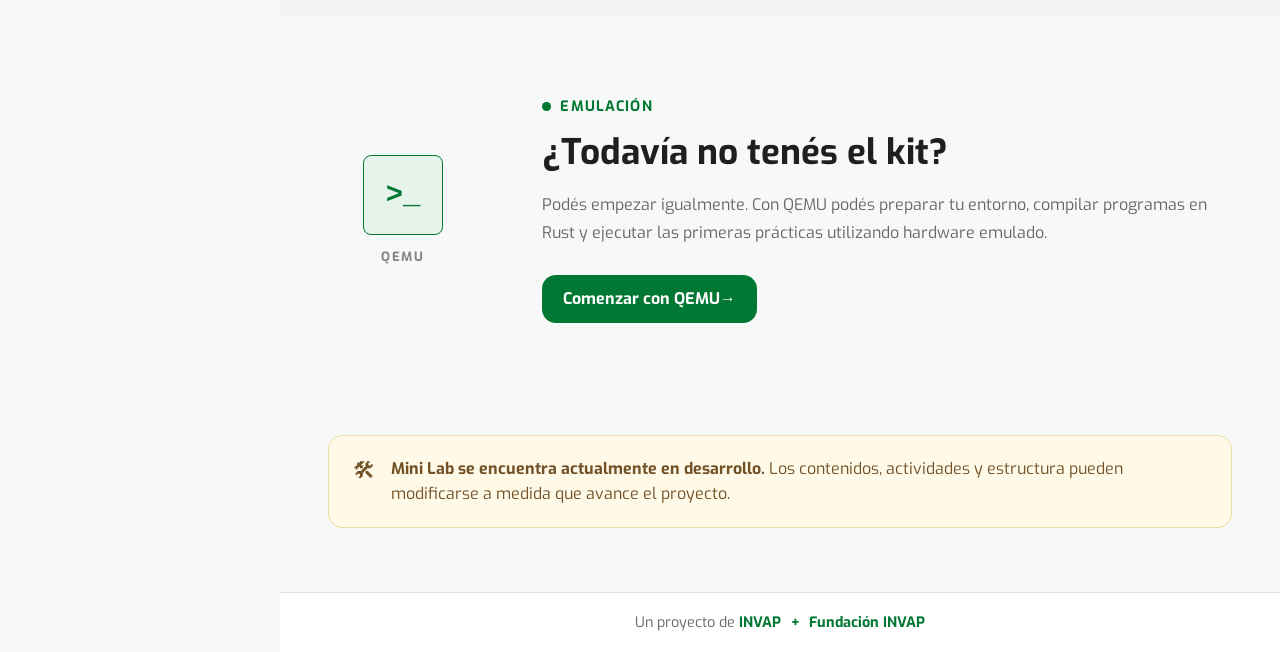
==== commit f3fc79ec: "feat: reorganizar primeros pasos y configurar entorno Linux" ====
--- a/index.html
+++ b/index.html
@@ -57,7 +57,7 @@
 
             <ul class="site-nav__list">
                 <li class="site-nav__item">
-                    <a href="index.html" class="site-nav__link site-nav__link--active">
+                    <a href="index.html" class="site-nav__link site-nav__link--active" aria-current="page">
                         Inicio
                     </a>
                 </li>
@@ -120,7 +120,7 @@
                     <h1 class="home-hero__title">Mini Lab + RUST</h1>
                     <p class="home-hero__description">Mini Lab es una plataforma pensada para acompañarte en el uso del kit, desde la preparación del entorno hasta el desarrollo de actividades prácticas con Rust.</p>
                     <div class="home-hero__actions">
-                        <a href="pages/primeros-pasos/" class="primary-button">Comenzar</a>
+                        <a href="pages/primeros-pasos/" class="primary-button primary-button-glow">Comenzar</a>
                         <a href="pages/conoce-tu-kit/" class="secondary-button">Conocé tu kit</a>
                     </div>
                 </div>
@@ -312,4 +312,4 @@
         </footer>
         <script src="js/main.js" defer></script>
     </body>
-</html>+</html>
--- a/css/styles.css
+++ b/css/styles.css
@@ -2,6 +2,10 @@
     --invap-green: #007732;
     --invap-green-dark: #005a26;
     --invap-green-light: #e6f3eb;
+    --invap-green-glow: #16a34a;
+
+    --boton-glow: 0 4px 12px rgba(0, 119, 50, 0.25);
+    --boton-glow-hover: 0 6px 16px rgba(0, 119, 50, 0.35);
 
     --background: #f7f9f8;
     --surface: #ffffff;
@@ -28,14 +32,56 @@
     --grid-color: rgba(0, 119, 50, 0.08);
     --nav-button: #ffffff;
     --text-nav-button: #007732;
+    --nav-background: var(--invap-green);
+    --nav-text: var(--text-on-brand);
+    --nav-text-muted: rgba(255, 255, 255, 0.8);
+    --nav-hover-background: rgba(255, 255, 255, 0.12);
+    --nav-active-background: var(--nav-button);
+
+    --steps-nav-line: rgba(255, 255, 255, 0.22);
+    --steps-nav-dot: rgba(255, 255, 255, 0.28);
+    --steps-nav-dot-active: #72e49d;
+    --steps-nav-dot-active-glow: rgba(114, 228, 157, 0.12);
+    --steps-nav-text: rgba(255, 255, 255, 0.72);
+    --steps-nav-number: rgba(255, 255, 255, 0.45);
+    --steps-nav-hover: rgba(255, 255, 255, 0.08);
+    --steps-nav-active-bg: rgba(255, 255, 255, 0.1);
+    --steps-badge-border: rgba(0, 119, 50, 0.35);
+    --steps-badge-bg: rgba(0, 119, 50, 0.14);
+    --steps-badge-text: var(--invap-green);
+    --steps-accent: var(--invap-green);
+    --steps-accent-hover: var(--invap-green-dark);
+    --steps-accent-soft: rgba(0, 119, 50, 0.05);
+    --steps-accent-border: rgba(0, 119, 50, 0.35);
+    --steps-accent-glow: rgba(0, 119, 50, 0.4);
+
+    --kit-badge-border: rgba(0, 119, 50, 0.35);
+    --kit-badge-bg: rgba(0, 119, 50, 0.16);
+    --kit-badge-text: #18c05a;
+
+    --notice-warning-border: #eadca2;
+    --notice-warning-bg: #fff9e8;
+    --notice-warning-text: #725127;
+    --notice-warning-dark-border: #665c32;
+    --notice-warning-dark-bg: #3a3422;
+    --notice-warning-dark-text: #e0cf91;
+
+    --code-window-bg: #071a0f;
+    --code-window-header-bg: rgba(255, 255, 255, 0.025);
+    --code-window-header-border: rgba(255, 255, 255, 0.08);
+    --code-window-text: #9bc9ab;
+    --code-window-muted: #7d9a86;
 }
 
 [data-theme="dark"]{
     --invap-green-light: #163623;
 
-    --background: #1f1f1f;
-    --surface: #2c2c2c;
-    --card-background: #3a3a3a;
+    --boton-glow: 0 0 14px rgba(22, 163, 74, 0.3);
+    --boton-glow-hover: 0 0 20px rgba(22, 163, 74, 0.45);
+
+    --background: #0a0a0a;
+    --surface: #131313;
+    --card-background: #222222;
 
     --text-primary: #ffffff;
     --text-secondary: #cccccc;
@@ -49,6 +95,45 @@
 
     --nav-button: #163623;
     --text-nav-button:#ffffff;
+    --nav-background: var(--invap-green);
+    --nav-text: var(--text-on-brand);
+    --nav-text-muted: rgba(255, 255, 255, 0.8);
+    --nav-hover-background: rgba(255, 255, 255, 0.12);
+    --nav-active-background: var(--nav-button);
+
+    --steps-nav-line: rgba(255, 255, 255, 0.22);
+    --steps-nav-dot: rgba(255, 255, 255, 0.28);
+    --steps-nav-dot-active: #72e49d;
+    --steps-nav-dot-active-glow: rgba(114, 228, 157, 0.12);
+    --steps-nav-text: rgba(255, 255, 255, 0.72);
+    --steps-nav-number: rgba(255, 255, 255, 0.45);
+    --steps-nav-hover: rgba(255, 255, 255, 0.08);
+    --steps-nav-active-bg: rgba(255, 255, 255, 0.1);
+    --steps-badge-border: rgba(50, 212, 111, 0.3);
+    --steps-badge-bg: rgba(50, 212, 111, 0.08);
+    --steps-badge-text: #32d46f;
+    --steps-accent: #32d46f;
+    --steps-accent-hover: #72e49d;
+    --steps-accent-soft: rgba(50, 212, 111, 0.05);
+    --steps-accent-border: rgba(50, 212, 111, 0.3);
+    --steps-accent-glow: rgba(50, 212, 111, 0.4);
+
+    --kit-badge-border: rgba(50, 212, 111, 0.3);
+    --kit-badge-bg: rgba(50, 212, 111, 0.08);
+    --kit-badge-text: #32d46f;
+
+    --notice-warning-border: #665c32;
+    --notice-warning-bg: #3a3422;
+    --notice-warning-text: #e0cf91;
+    --notice-warning-dark-border: #665c32;
+    --notice-warning-dark-bg: #3a3422;
+    --notice-warning-dark-text: #e0cf91;
+
+    --code-window-bg: #071a0f;
+    --code-window-header-bg: rgba(255, 255, 255, 0.025);
+    --code-window-header-border: rgba(255, 255, 255, 0.08);
+    --code-window-text: #9bc9ab;
+    --code-window-muted: #7d9a86;
 }
 
 * {
@@ -84,7 +169,6 @@
 
 body.no-scroll{
     overflow: hidden;
-    touch-action: none;
 }
 
 img {
@@ -119,8 +203,8 @@
 
     padding: 1rem 1.25rem;
 
-    background-color: var(--invap-green);
-    color: var(--text-on-brand);
+    background-color: var(--nav-background);
+    color: var(--nav-text);
     z-index: 800;
 }
 
@@ -227,19 +311,25 @@
 
     width: min(80%, 320px);
     height: 100%;
+    height: 100dvh;
+    overflow-y: auto;
+    overscroll-behavior: contain;
 
     padding: 1.25rem;
 
-    background-color: var(--surface);
+    background-color: var(--nav-background);
 
     z-index: 1000;
 
     transform: translateX(-100%);
-    transition: transform 0.3s ease;
+    visibility: hidden;
+    transition: transform 0.3s ease, visibility 0s linear 0.3s;
 }
 
 .site-nav--open {
     transform: translateX(0);
+    visibility: visible;
+    transition-delay: 0s;
 }
 
 .site-nav__header {
@@ -254,7 +344,7 @@
 .site-nav__close {
     border: 0;
     background: transparent;
-    color: var(--text-primary);
+    color: var(--nav-text);
 
     font-size: 1.5rem;
 
@@ -279,12 +369,12 @@
 
     border-radius: var(--radius-small);
 
-    color: var(--text-secondary);
+    color: var(--nav-text-muted);
 }
 
 .site-nav__link--active {
-    background-color: var(--invap-green-light);
-    color: var(--invap-green);
+    background-color: var(--nav-active-background);
+    color: var(--text-nav-button);
 
     font-weight: 600;
 }
@@ -293,7 +383,7 @@
     display: flex;
     flex-direction: column;
     gap: 0.3rem;
-    color: var(--invap-green);
+    color: var(--nav-text);
     text-decoration: none;
 }
 
@@ -325,12 +415,12 @@
 
     padding: 1.25rem 1.5rem;
 
-    border: 1px solid #eadca2;
+    border: 1px solid var(--notice-warning-border);
     border-radius: var(--radius-medium);
 
-    background-color: #fff9e8;
-
-    color: #725127;
+    background-color: var(--notice-warning-bg);
+
+    color: var(--notice-warning-text);
 }
 
 .development-notice__icon {
@@ -344,11 +434,11 @@
 }
 
 [data-theme="dark"] .development-notice {
-    border-color: #665c32;
-
-    background-color: #3a3422;
-
-    color: #e0cf91;
+    border-color: var(--notice-warning-dark-border);
+
+    background-color: var(--notice-warning-dark-bg);
+
+    color: var(--notice-warning-dark-text);
 }
 
 /* =========================
@@ -402,7 +492,8 @@
 
     transition:
         background-color 0.2s ease,
-        transform 0.2s ease;
+        transform 0.2s ease,
+        box-shadow 0.2s ease;
 }
 
 .primary-button:hover {
@@ -410,6 +501,21 @@
 
     transform: translateY(-1px);
 }
+
+
+
+.primary-button-glow {
+    background-color: var(--invap-green-glow);
+    box-shadow: var(--boton-glow);
+}
+
+.primary-button-glow:hover {
+    background-color: var(--invap-green);
+    box-shadow: var(--boton-glow-hover);
+    transform: translateY(-1px);
+}
+
+
 
 .secondary-button{
     display: inline-flex;
@@ -502,8 +608,10 @@
         display: flex;
         flex-direction: column;
         padding: 1.25rem;
-        background-color: var(--invap-green);
+        background-color: var(--nav-background);
         transform: none;
+        visibility: visible;
+        transition: none;
         overflow-y: auto;
         box-shadow: none;
         z-index: 900;
@@ -519,7 +627,7 @@
     }
 
     .site-nav__brand{
-        color: var(--text-on-brand);
+        color: var(--nav-text);
     }
 
     .site-nav__close {
@@ -536,7 +644,7 @@
         margin-bottom: 0.35rem;
         padding: 0.8rem 1rem;
         border-radius: var(--radius-medium);
-        color: rgba(255, 255, 255, 0.8);
+        color: var(--nav-text-muted);
         font-size: 1rem;
         font-weight: 500;
         transition: 
@@ -545,18 +653,18 @@
     }
 
     .site-nav__link:hover{
-        background-color: rgba(255, 255, 255, 0.12);
-        color: var(--text-on-brand);
+        background-color: var(--nav-hover-background);
+        color: var(--nav-text);
     }
 
     .site-nav__link--active{
-        background-color: var(--nav-button);
+        background-color: var(--nav-active-background);
         color: var(--text-nav-button);
         font-weight: 700;
     }
 
     .site-nav__link--active:hover {
-        background-color: var(--nav-button);
+        background-color: var(--nav-active-background);
         color: var(--text-nav-button);
         opacity: 0.9;
     }
@@ -593,7 +701,7 @@
     }
 
     .theme-toggle--sidebar:hover{
-        background-color: rgba(255, 255, 255, 0.1);
+        background-color: var(--nav-hover-background);
     }
 
     .theme-toggle--sidebar .theme-icon{
@@ -618,4 +726,4 @@
         width: calc(100% - 280px);
         margin-left: 280px;
     }
-}+}
--- a/css/pages/inicio.css
+++ b/css/pages/inicio.css
@@ -254,7 +254,7 @@
     border: 2px solid var(--invap-green);
     border-radius: var(--radius-medium);
 
-    background-color: #071a0f;
+    background-color: var(--code-window-bg);
 
     box-shadow: var(--box-shadow);
 }
@@ -266,8 +266,8 @@
 
     padding: 0.9rem 1.25rem;
 
-    border-bottom: 1px solid rgba(255, 255, 255, 0.08);
-    background-color: rgba(255, 255, 255, 0.025);
+    border-bottom: 1px solid var(--code-window-header-border);
+    background-color: var(--code-window-header-bg);
 }
 
 .code-window__dots {
@@ -295,7 +295,7 @@
 
 
 .code-window__filename {
-    color: #7d9a86;
+    color: var(--code-window-muted);
 
     font-family: monospace;
 }
@@ -306,7 +306,7 @@
 
     overflow-x: auto;
 
-    color: #9bc9ab;
+    color: var(--code-window-text);
 
     font-family: monospace;
     font-size: 0.95rem;
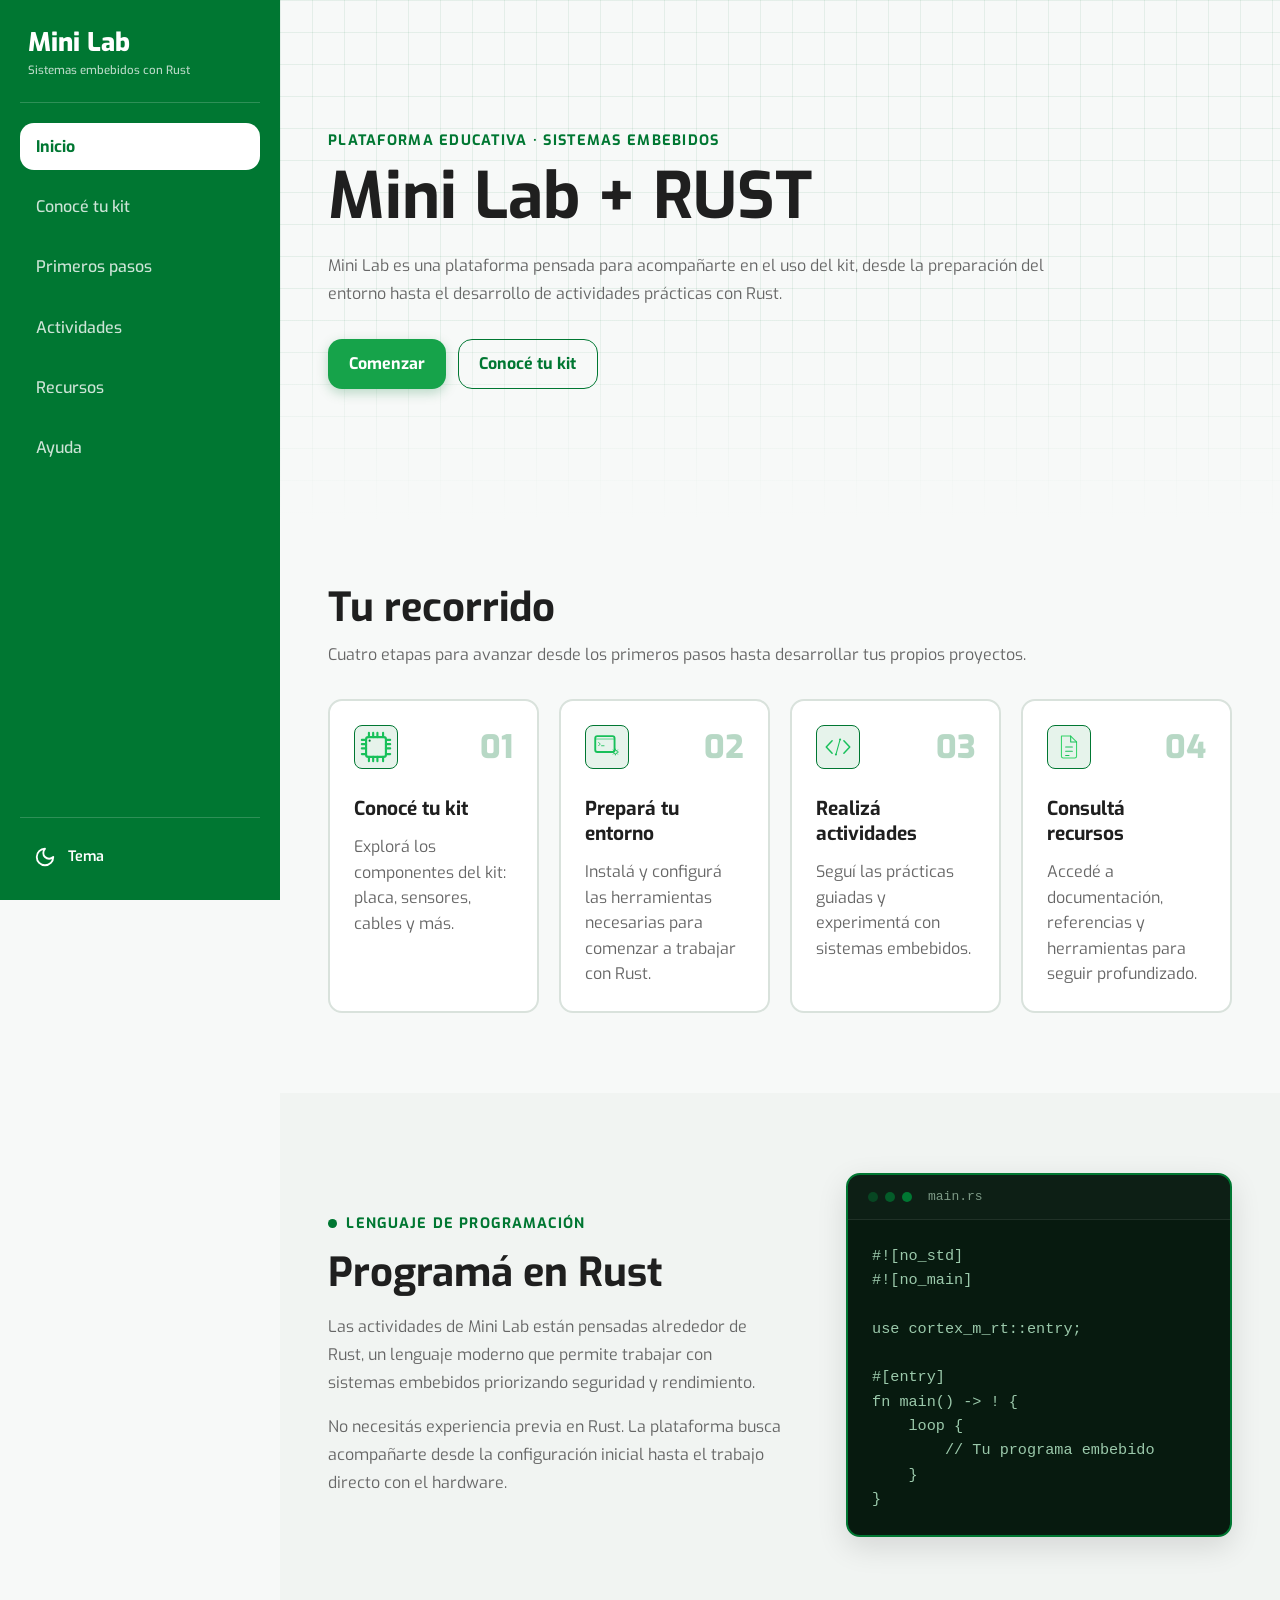
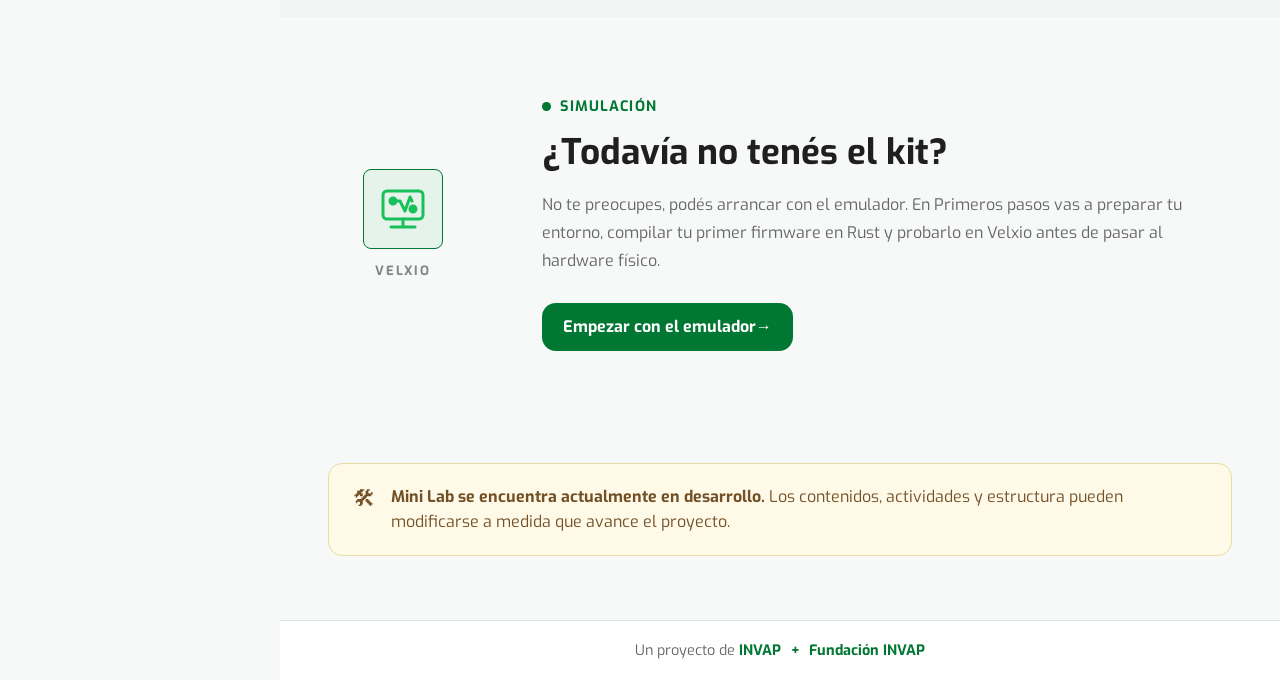
==== commit 7b8ae39e: "fix: actualizar inicio al flujo con emulador" ====
--- a/index.html
+++ b/index.html
@@ -139,7 +139,23 @@
                     <div class="journey-grid">
                         <a href="pages/conoce-tu-kit/" class="journey-card">
                             <div class="journey-card__top">
-                                <span class="journey-card__icon"> ◇ </span>
+                                <span class="journey-card__icon"> 
+                                    <svg style="padding: 4px;" xmlns="http://w3.org" viewBox="0 0 24 24" width="48" height="48" fill="none" stroke="var(--kit-badge-text)" stroke-width="1.5" stroke-linecap="round" stroke-linejoin="round">
+                                        <!-- Cuerpo central del microcontrolador -->
+                                        <rect x="5" y="5" width="14" height="14" rx="1.5" fill="none" />
+                                        <!-- Muesca de orientación / Identificador del Pin 1 -->
+                                        <circle cx="7.5" cy="7.5" r="0.75" fill="currentColor" stroke="none" />
+                                        
+                                        <!-- Pines Superiores -->
+                                        <path d="M7 2v3M10 2v3M13 2v3M17 2v3" />
+                                        <!-- Pines Inferiores -->
+                                        <path d="M7 19v3M10 19v3M13 19v3M17 19v3" />
+                                        <!-- Pines Izquierdos -->
+                                        <path d="M2 7h3M2 10h3M2 13h3M2 17h3" />
+                                        <!-- Pines Derechas -->
+                                        <path d="M19 7h3M19 10h3M19 13h3M19 17h3" />
+                                    </svg>
+                                </span>
                                 <span class="journey-card__number"> 01 </span>
                             </div>
                             <h2 class="journey-card__title">Conocé tu kit</h2>
@@ -151,7 +167,25 @@
 
                         <a href="pages/primeros-pasos/" class="journey-card">
                             <div class="journey-card__top">
-                                <span class="journey-card__icon"> &gt;_ </span>
+                                <span class="journey-card__icon"> 
+                                    <svg xmlns="http://www.w3.org/2000/svg" viewBox="0 0 100 100" width="80" height="80" class="icono-entorno">
+                                        <!-- Ventana de consola bien simple -->
+                                        <rect x="22" y="24" width="46" height="38" rx="5" fill="none" stroke="var(--kit-badge-text)" stroke-width="4.5" />
+                                        
+                                        <!-- Detalle superior de la consola (solo una línea tranqui) -->
+                                        <line x1="22" y1="31" x2="68" y2="31" stroke="var(--kit-badge-text)" stroke-width="1.5" />
+
+                                        <!-- El prompt de terminal >_ -->
+                                        <path d="M 30 39 L 34 43 L 30 47" fill="none" stroke="var(--kit-badge-text)" stroke-width="2" stroke-linecap="round" stroke-linejoin="round"/>
+                                        <line x1="37" y1="47" x2="43" y2="47" stroke="var(--kit-badge-text)" stroke-width="2" stroke-linecap="round" />
+
+                                        <!-- Un único engranaje sutil abajo a la derecha -->
+                                        <g transform="translate(62, 54)">
+                                            <circle cx="8" cy="8" r="4.5" fill="none" stroke="var(--kit-badge-text)" stroke-width="2" />
+                                            <path d="M 8 1 L 8 3 M 8 13 L 8 15 M 1 8 L 3 8 M 13 8 L 15 8 M 3 3 L 4.5 4.5 M 11.5 11.5 L 13 13 M 3 13 L 4.5 11.5 M 11.5 4.5 L 13 3" stroke="var(--kit-badge-text)" stroke-width="2.2" stroke-linecap="round" />
+                                        </g>
+                                    </svg>
+                                </span>
                                 <span class="journey-card__number"> 02 </span>
                             </div>
 
@@ -168,7 +202,18 @@
                         <a href="pages/actividades/" class="journey-card">
                             <div class="journey-card__top">
                                 <span class="journey-card__icon">
-                                    &lt;&gt;
+                                    <svg xmlns="http://www.w3.org/2000/svg" viewBox="0 0 100 100" width="80" height="80" class="icono-actividades">
+                                        <!-- Símbolos de código < > -->
+                                        <path d="M 36 35 L 22 50 L 36 65" fill="none" stroke="var(--kit-badge-text)" stroke-width="3.5" stroke-linecap="round" stroke-linejoin="round"/>
+                                        <path d="M 64 35 L 78 50 L 64 65" fill="none" stroke="var(--kit-badge-text)" stroke-width="3.5" stroke-linecap="round" stroke-linejoin="round"/>
+
+                                        <!-- Barra diagonal (/) estilo pista de circuito (Sistemas Embebidos) -->
+                                        <g fill="var(--kit-badge-text)">
+                                            <line x1="45" y1="68" x2="55" y2="32" stroke="var(--kit-badge-text)" stroke-width="2.5" stroke-linecap="round" />
+                                            <circle cx="45" cy="68" r="2.5" />
+                                            <circle cx="55" cy="32" r="2.5" />
+                                        </g>
+                                    </svg>
                                 </span>
                                 <span class="journey-card__number"> 03 </span>
                             </div>
@@ -185,7 +230,21 @@
 
                         <a href="pages/recursos/" class="journey-card">
                             <div class="journey-card__top">
-                                <span class="journey-card__icon"> □ </span>
+                                <span class="journey-card__icon">
+                                    <svg xmlns="http://www.w3.org/2000/svg" viewBox="0 0 100 100" width="80" height="80" class="icono-recursos">
+                                        <!-- Contorno del documento -->
+                                        <path d="M 32 24 L 54 24 L 68 38 L 68 72 C 68 74.2 66.2 76 64 76 L 36 76 C 33.8 76 32 74.2 32 72 Z" fill="none" stroke="#34d368" stroke-width="2.5" stroke-linecap="round" stroke-linejoin="round"/>
+                                        
+                                        <!-- Pliegue de la esquina superior derecha -->
+                                        <path d="M 54 24 L 54 38 L 68 38" fill="none" stroke="var(--kit-badge-text)" stroke-width="2.5" stroke-linecap="round" stroke-linejoin="round"/>
+
+                                        <!-- Líneas de texto/código (documentación) -->
+                                        <line x1="42" y1="50" x2="58" y2="50" stroke="var(--kit-badge-text)" stroke-width="2.5" stroke-linecap="round" />
+                                        <line x1="42" y1="60" x2="58" y2="60" stroke="var(--kit-badge-text)" stroke-width="2.5" stroke-linecap="round" />
+                                        <!-- Última línea más corta para darle asimetría natural -->
+                                        <line x1="42" y1="70" x2="50" y2="70" stroke="var(--kit-badge-text)" stroke-width="2.5" stroke-linecap="round" />
+                                    </svg>
+                                </span>
                                 <span class="journey-card__number"> 04 </span>
                             </div>
                             <h2 class="journey-card__title">
@@ -246,33 +305,58 @@
                 </div>
             </section>
 
-            <!-- QEMU -->
-            <section class="qemu-section" aria-labelledby="qemu-title">
+            <!-- EMULADOR -->
+            <section class="qemu-section" aria-labelledby="emulator-title">
                 <div class="home-container">
                     <div class="qemu-card">
                         <div class="qemu-card__visual" aria-hidden="true">
                             <span class="qemu-card__terminal">
-                                &gt;_
+                                <svg class="activity-meta__icon-svg" xmlns="http://w3.org" viewBox="0 0 24 24" width="48" height="48" fill="none" stroke="var(--kit-badge-text)" stroke-width="1.5" stroke-linecap="round" stroke-linejoin="round">
+                                    <!-- Pantalla del simulador / Área de trabajo -->
+                                    <rect x="2" y="3" width="20" height="14" rx="2" />
+                                    
+                                    <!-- Soporte o base de la pantalla -->
+                                    <path d="M6 21h12M12 17v4" />
+                                    
+                                    <!-- Nodos de circuito simulados en pantalla -->
+                                    <circle cx="7" cy="8" r="1.5" fill="var(--kit-badge-text)" />
+                                    <circle cx="17" cy="12" r="1.5" fill="var(--kit-badge-text) " />
+                                    
+                                    <!-- Línea de conexión / Onda de señal interactiva -->
+                                    <path d="M8.5 8h2l2.5 5 2.5-7 1 2" />
+                                </svg>
                             </span>
+
                             <span class="qemu-card__visual-label">
-                                QEMU
+                                VELXIO
                             </span>
                         </div>
+
                         <div class="qemu-card__body">
                             <p class="section-label">
                                 <span class="section-label__dot"></span>
-                                Emulación
-                            </p>
-                            <h2 id="qemu-title" class="qemu-card__title">
+                                Simulación
+                            </p>
+
+                            <h2
+                                id="emulator-title"
+                                class="qemu-card__title"
+                            >
                                 ¿Todavía no tenés el kit?
                             </h2>
+
                             <p class="qemu-card__description">
-                                Podés empezar igualmente. Con QEMU podés preparar
-                                tu entorno, compilar programas en Rust y ejecutar
-                                las primeras prácticas utilizando hardware emulado.
-                            </p>
-                            <a href="pages/primeros-pasos/" class="primary-button qemu-card__button">
-                                Comenzar con QEMU
+                                No te preocupes, podés arrancar con el emulador.
+                                En Primeros pasos vas a preparar tu entorno,
+                                compilar tu primer firmware en Rust y probarlo
+                                en Velxio antes de pasar al hardware físico.
+                            </p>
+
+                            <a
+                                href="pages/primeros-pasos/"
+                                class="primary-button qemu-card__button"
+                            >
+                                Empezar con el emulador
                                 <span aria-hidden="true">→</span>
                             </a>
                         </div>
--- a/css/styles.css
+++ b/css/styles.css
@@ -324,6 +324,26 @@
     transform: translateX(-100%);
     visibility: hidden;
     transition: transform 0.3s ease, visibility 0s linear 0.3s;
+
+    scrollbar-width: thin;
+    scrollbar-color: rgba(255, 255, 255, 0.25) transparent;
+}
+
+.site-nav::-webkit-scrollbar{
+    width: 5px;
+}
+
+.site-nav::-webkit-scrollbar-track{
+    background: transparent;
+}
+
+.site-nav::-webkit-scrollbar-thumb{
+    background-color: rgba(255, 255, 255, 0.25);
+    border-radius: 999px;
+}
+
+.site-nav::-webkit-scrollbar-thumb:hover{
+    background-color: rgba(255, 255, 255, 0.4);
 }
 
 .site-nav--open {
@@ -581,6 +601,41 @@
 .site-nav__footer{
     display: none;
 }
+
+
+
+.command-block__copy {
+    padding: 0.25rem 0.55rem;
+
+    border: 1px solid rgba(255, 255, 255, 0.12);
+    border-radius: 4px;
+
+    background: transparent;
+    color: rgba(255, 255, 255, 0.65);
+
+    font: inherit;
+    font-size: 0.68rem;
+    font-weight: 600;
+
+    cursor: pointer;
+
+    transition:
+        color 0.2s ease,
+        background-color 0.2s ease,
+        border-color 0.2s ease;
+}
+
+.command-block__copy:hover {
+    background-color: rgba(255, 255, 255, 0.08);
+    color: #fff;
+}
+
+.command-block__copy:focus-visible {
+    outline: 2px solid var(--steps-accent);
+    outline-offset: 2px;
+}
+
+
 
 /* =========================
     DESKTOP LAYOUT
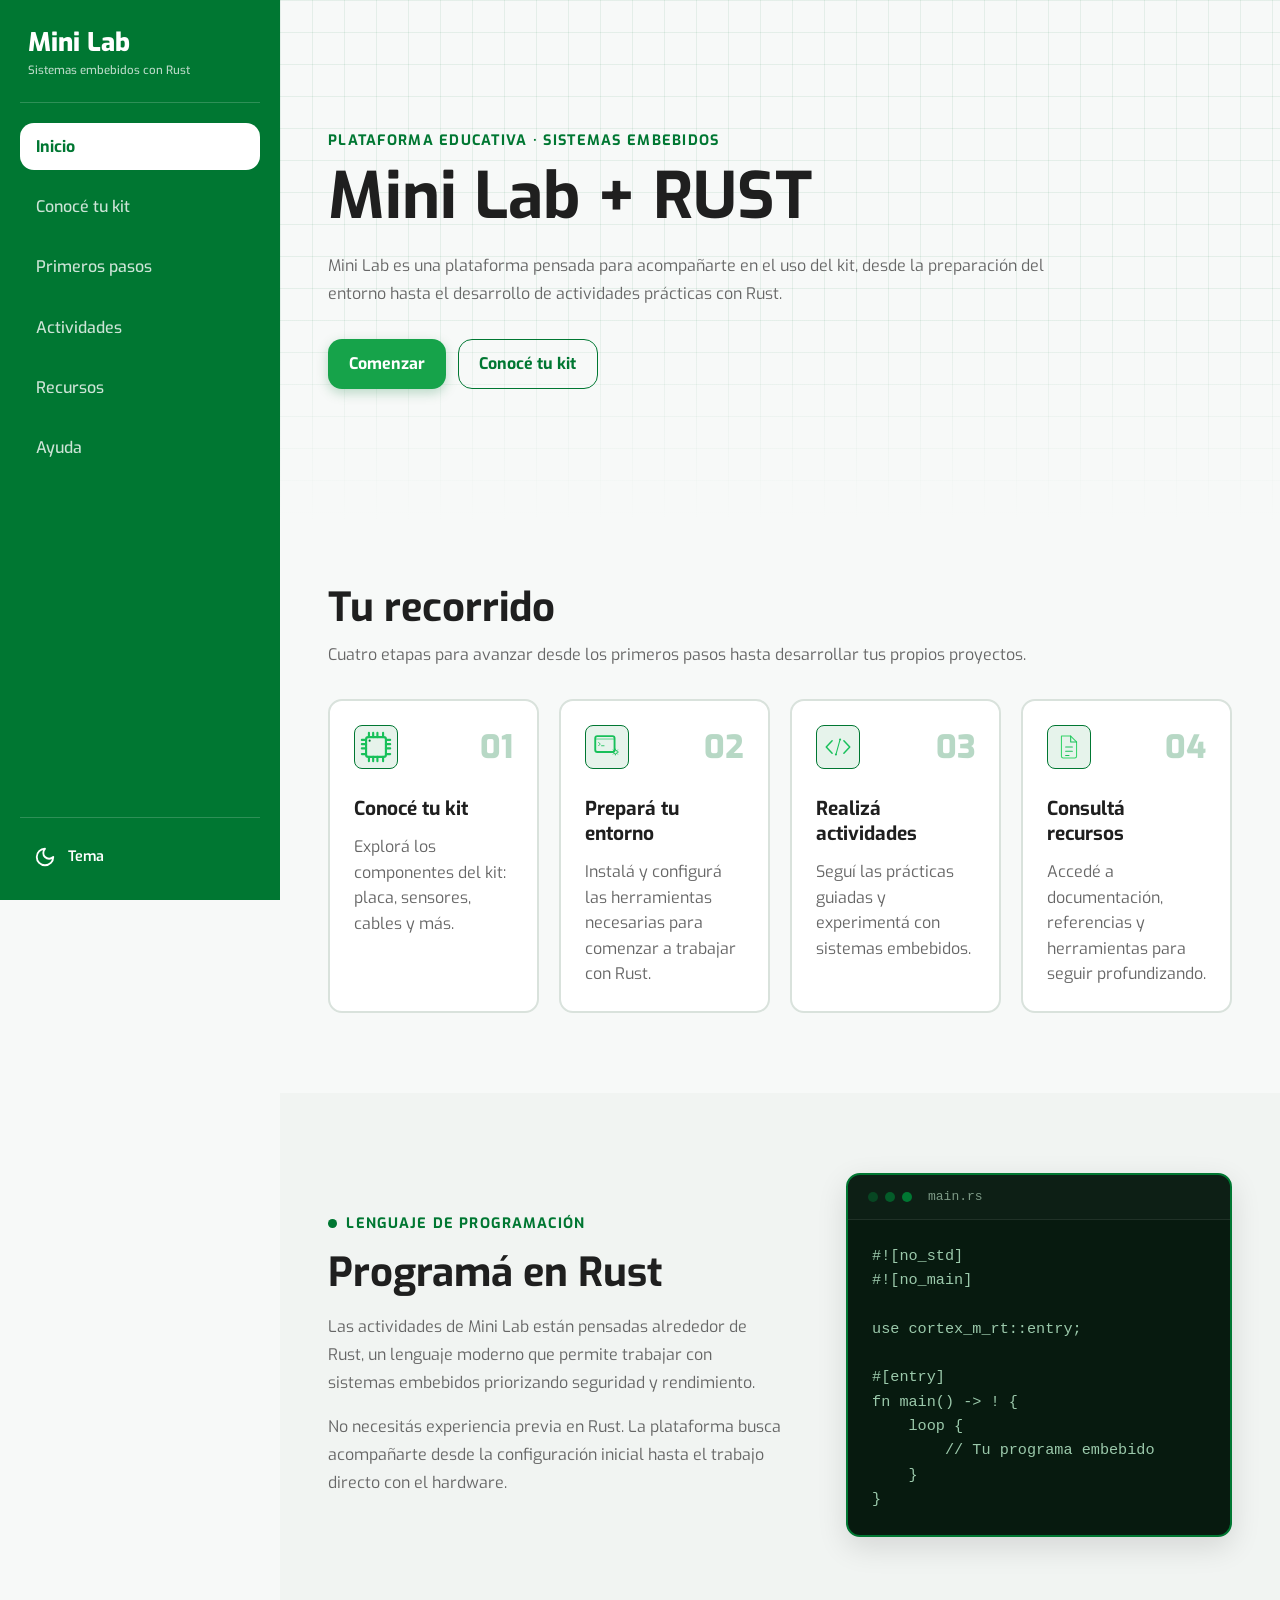
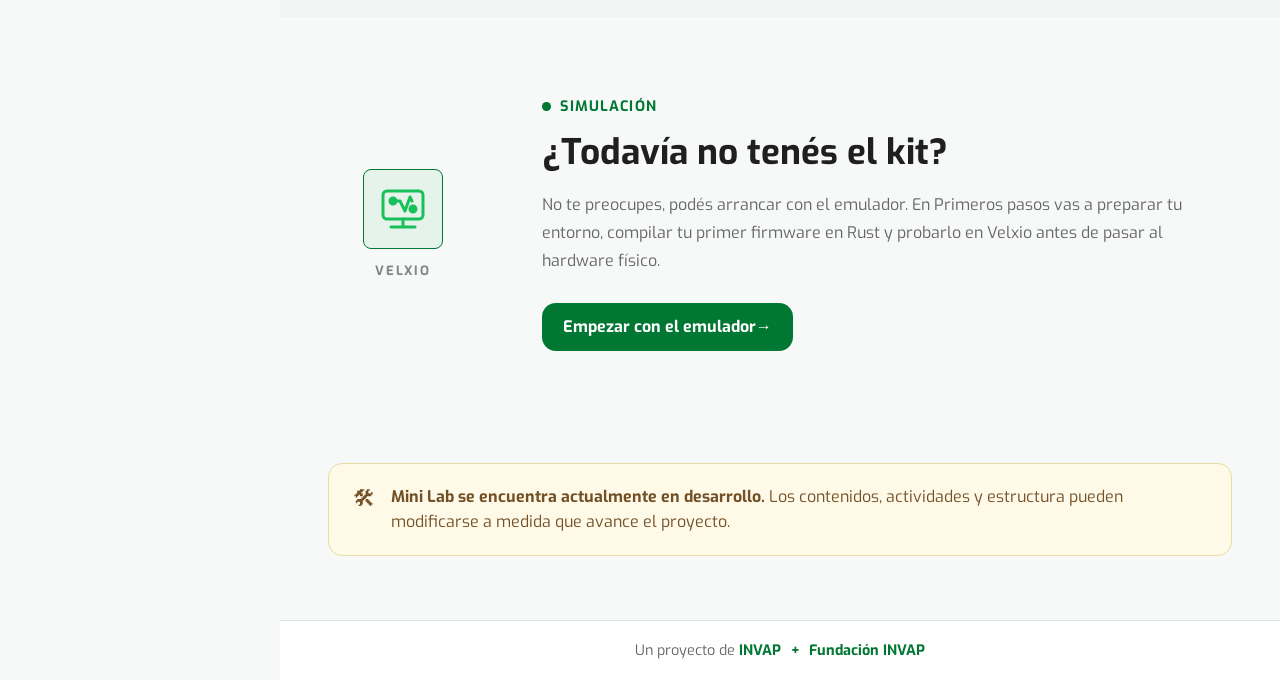
==== commit 2ea8644e: "fix: solucion de errores visuales generales de actividades" ====
--- a/index.html
+++ b/index.html
@@ -140,7 +140,7 @@
                         <a href="pages/conoce-tu-kit/" class="journey-card">
                             <div class="journey-card__top">
                                 <span class="journey-card__icon"> 
-                                    <svg style="padding: 4px;" xmlns="http://w3.org" viewBox="0 0 24 24" width="48" height="48" fill="none" stroke="var(--kit-badge-text)" stroke-width="1.5" stroke-linecap="round" stroke-linejoin="round">
+                                    <svg style="padding: 4px;" xmlns="http://www.w3.org/2000/svg" viewBox="0 0 24 24" width="48" height="48" fill="none" stroke="var(--kit-badge-text)" stroke-width="1.5" stroke-linecap="round" stroke-linejoin="round">
                                         <!-- Cuerpo central del microcontrolador -->
                                         <rect x="5" y="5" width="14" height="14" rx="1.5" fill="none" />
                                         <!-- Muesca de orientación / Identificador del Pin 1 -->
@@ -251,7 +251,7 @@
                                 Consultá recursos
                             </h2>
                             <p class="journey-card__description">
-                                Accedé a documentación, referencias y herramientas para seguir profundizado.
+                                Accedé a documentación, referencias y herramientas para seguir profundizando.
                             </p>
                         </a>
                     </div>
@@ -311,7 +311,7 @@
                     <div class="qemu-card">
                         <div class="qemu-card__visual" aria-hidden="true">
                             <span class="qemu-card__terminal">
-                                <svg class="activity-meta__icon-svg" xmlns="http://w3.org" viewBox="0 0 24 24" width="48" height="48" fill="none" stroke="var(--kit-badge-text)" stroke-width="1.5" stroke-linecap="round" stroke-linejoin="round">
+                                <svg class="activity-meta__icon-svg" xmlns="http://www.w3.org/2000/svg" viewBox="0 0 24 24" width="48" height="48" fill="none" stroke="var(--kit-badge-text)" stroke-width="1.5" stroke-linecap="round" stroke-linejoin="round">
                                     <!-- Pantalla del simulador / Área de trabajo -->
                                     <rect x="2" y="3" width="20" height="14" rx="2" />
                                     
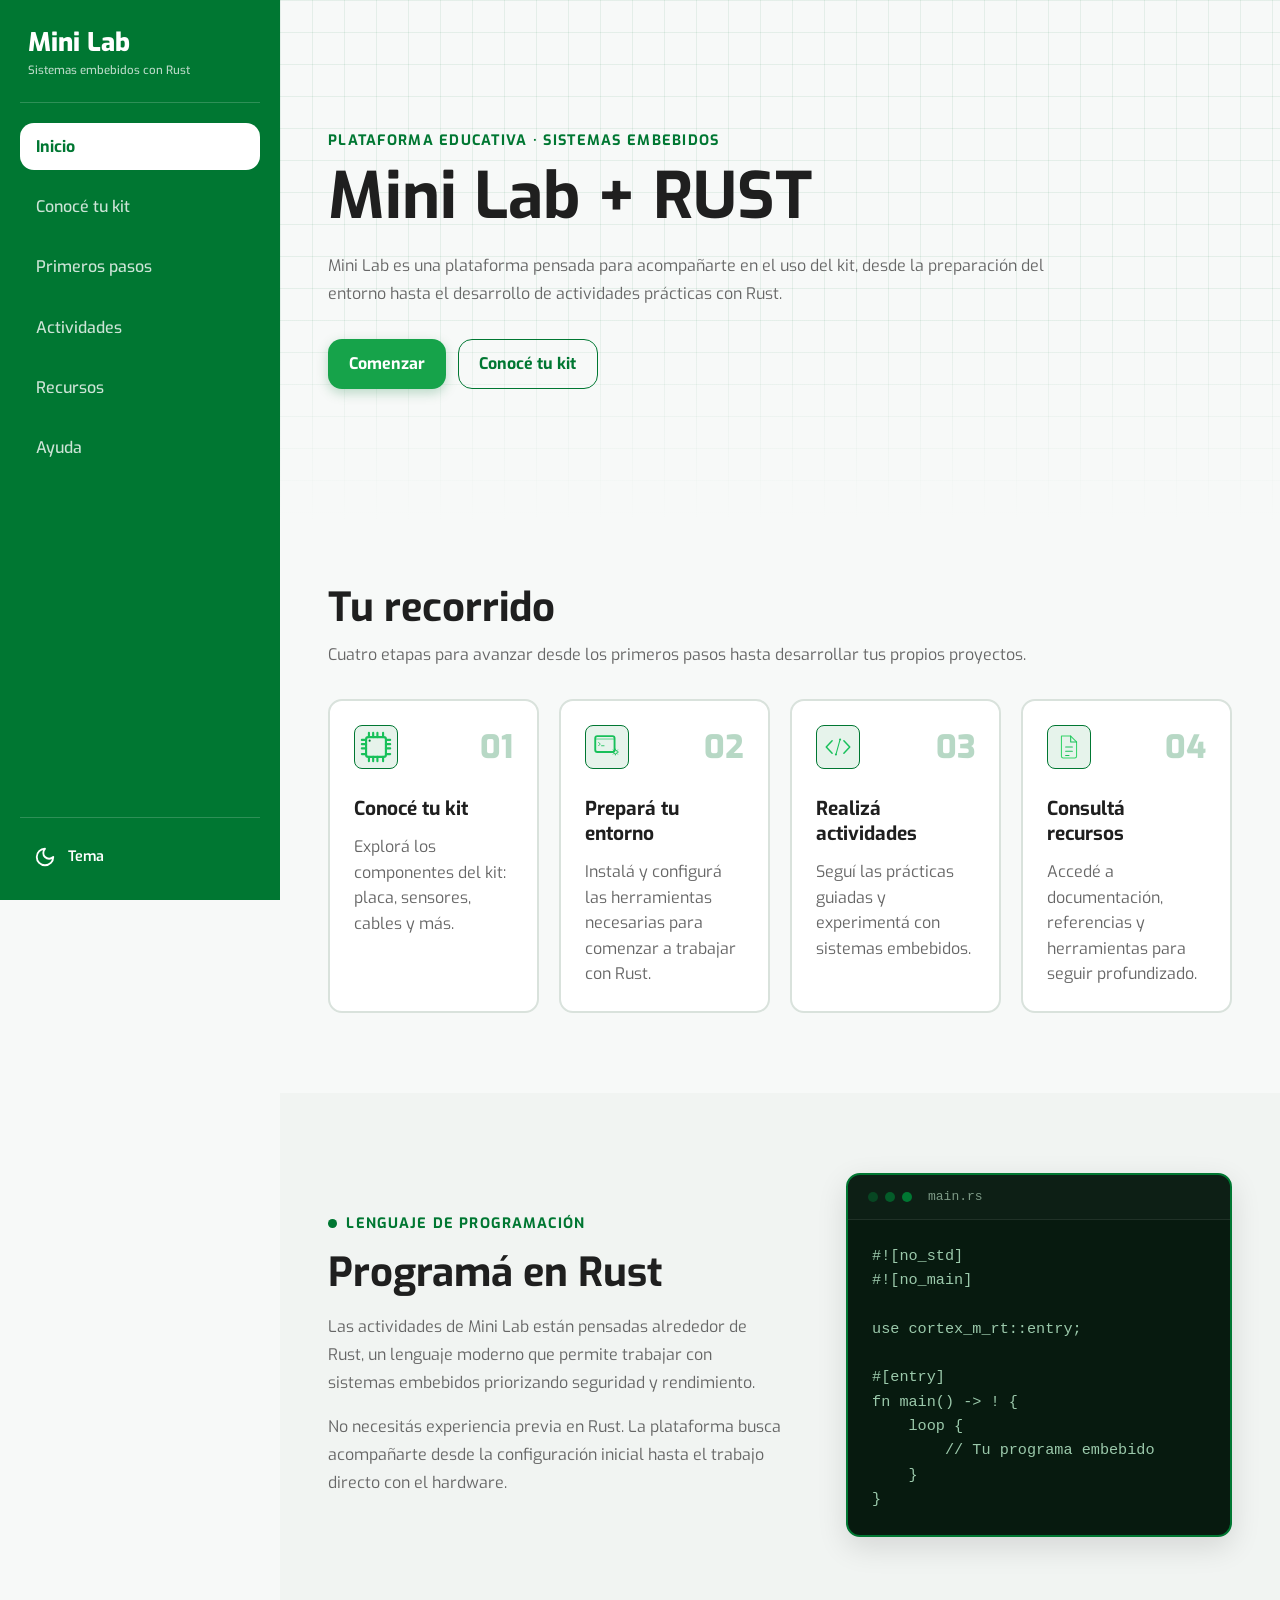
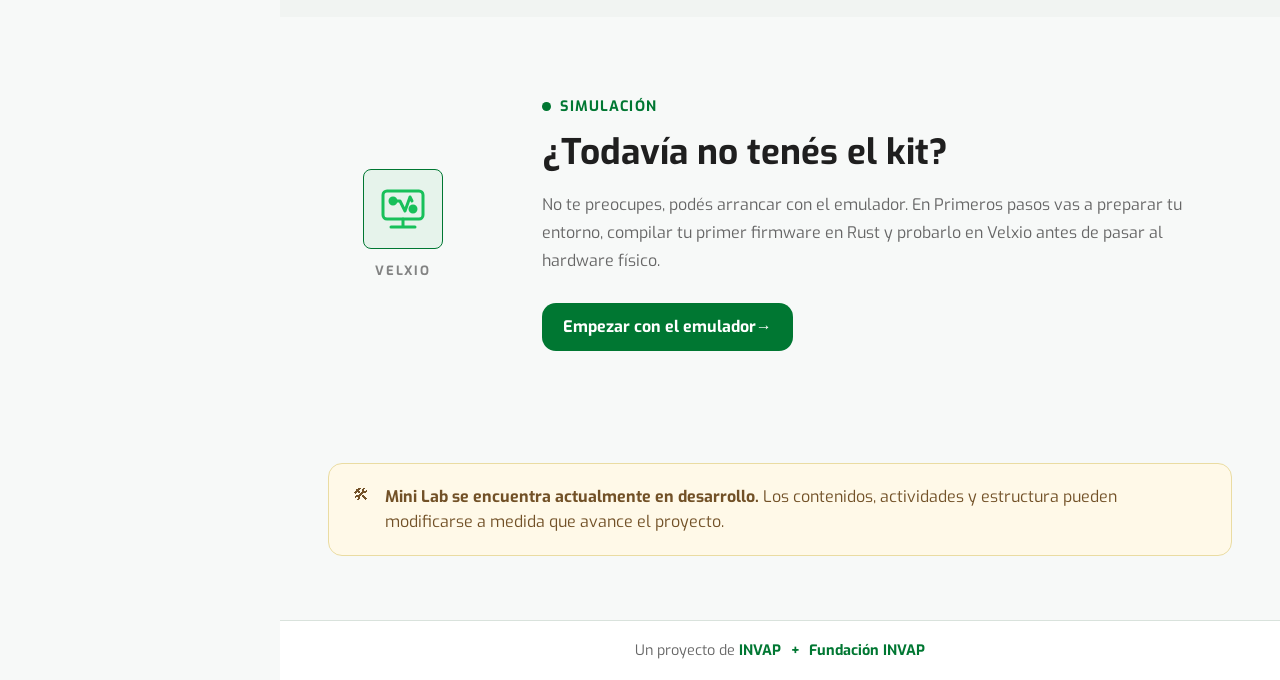
==== commit 8f256fba: "Merge pull request #5 from invap/fix/inicio-emulador fix: actualizar inicio al flujo con emulador" ====
--- a/index.html
+++ b/index.html
@@ -140,7 +140,7 @@
                         <a href="pages/conoce-tu-kit/" class="journey-card">
                             <div class="journey-card__top">
                                 <span class="journey-card__icon"> 
-                                    <svg style="padding: 4px;" xmlns="http://www.w3.org/2000/svg" viewBox="0 0 24 24" width="48" height="48" fill="none" stroke="var(--kit-badge-text)" stroke-width="1.5" stroke-linecap="round" stroke-linejoin="round">
+                                    <svg style="padding: 4px;" xmlns="http://w3.org" viewBox="0 0 24 24" width="48" height="48" fill="none" stroke="var(--kit-badge-text)" stroke-width="1.5" stroke-linecap="round" stroke-linejoin="round">
                                         <!-- Cuerpo central del microcontrolador -->
                                         <rect x="5" y="5" width="14" height="14" rx="1.5" fill="none" />
                                         <!-- Muesca de orientación / Identificador del Pin 1 -->
@@ -251,7 +251,7 @@
                                 Consultá recursos
                             </h2>
                             <p class="journey-card__description">
-                                Accedé a documentación, referencias y herramientas para seguir profundizando.
+                                Accedé a documentación, referencias y herramientas para seguir profundizado.
                             </p>
                         </a>
                     </div>
@@ -311,7 +311,7 @@
                     <div class="qemu-card">
                         <div class="qemu-card__visual" aria-hidden="true">
                             <span class="qemu-card__terminal">
-                                <svg class="activity-meta__icon-svg" xmlns="http://www.w3.org/2000/svg" viewBox="0 0 24 24" width="48" height="48" fill="none" stroke="var(--kit-badge-text)" stroke-width="1.5" stroke-linecap="round" stroke-linejoin="round">
+                                <svg class="activity-meta__icon-svg" xmlns="http://w3.org" viewBox="0 0 24 24" width="48" height="48" fill="none" stroke="var(--kit-badge-text)" stroke-width="1.5" stroke-linecap="round" stroke-linejoin="round">
                                     <!-- Pantalla del simulador / Área de trabajo -->
                                     <rect x="2" y="3" width="20" height="14" rx="2" />
                                     
--- a/css/styles.css
+++ b/css/styles.css
@@ -444,7 +444,16 @@
 }
 
 .development-notice__icon {
-    font-size: 1.4rem;
+    display: flex;
+    align-items: center;
+    justify-content: center;
+
+    flex-shrink: 0;
+}
+
+.development-notice__icon svg {
+    width: 1.4rem;
+    height: 1.4rem;
 }
 
 .development-notice p {
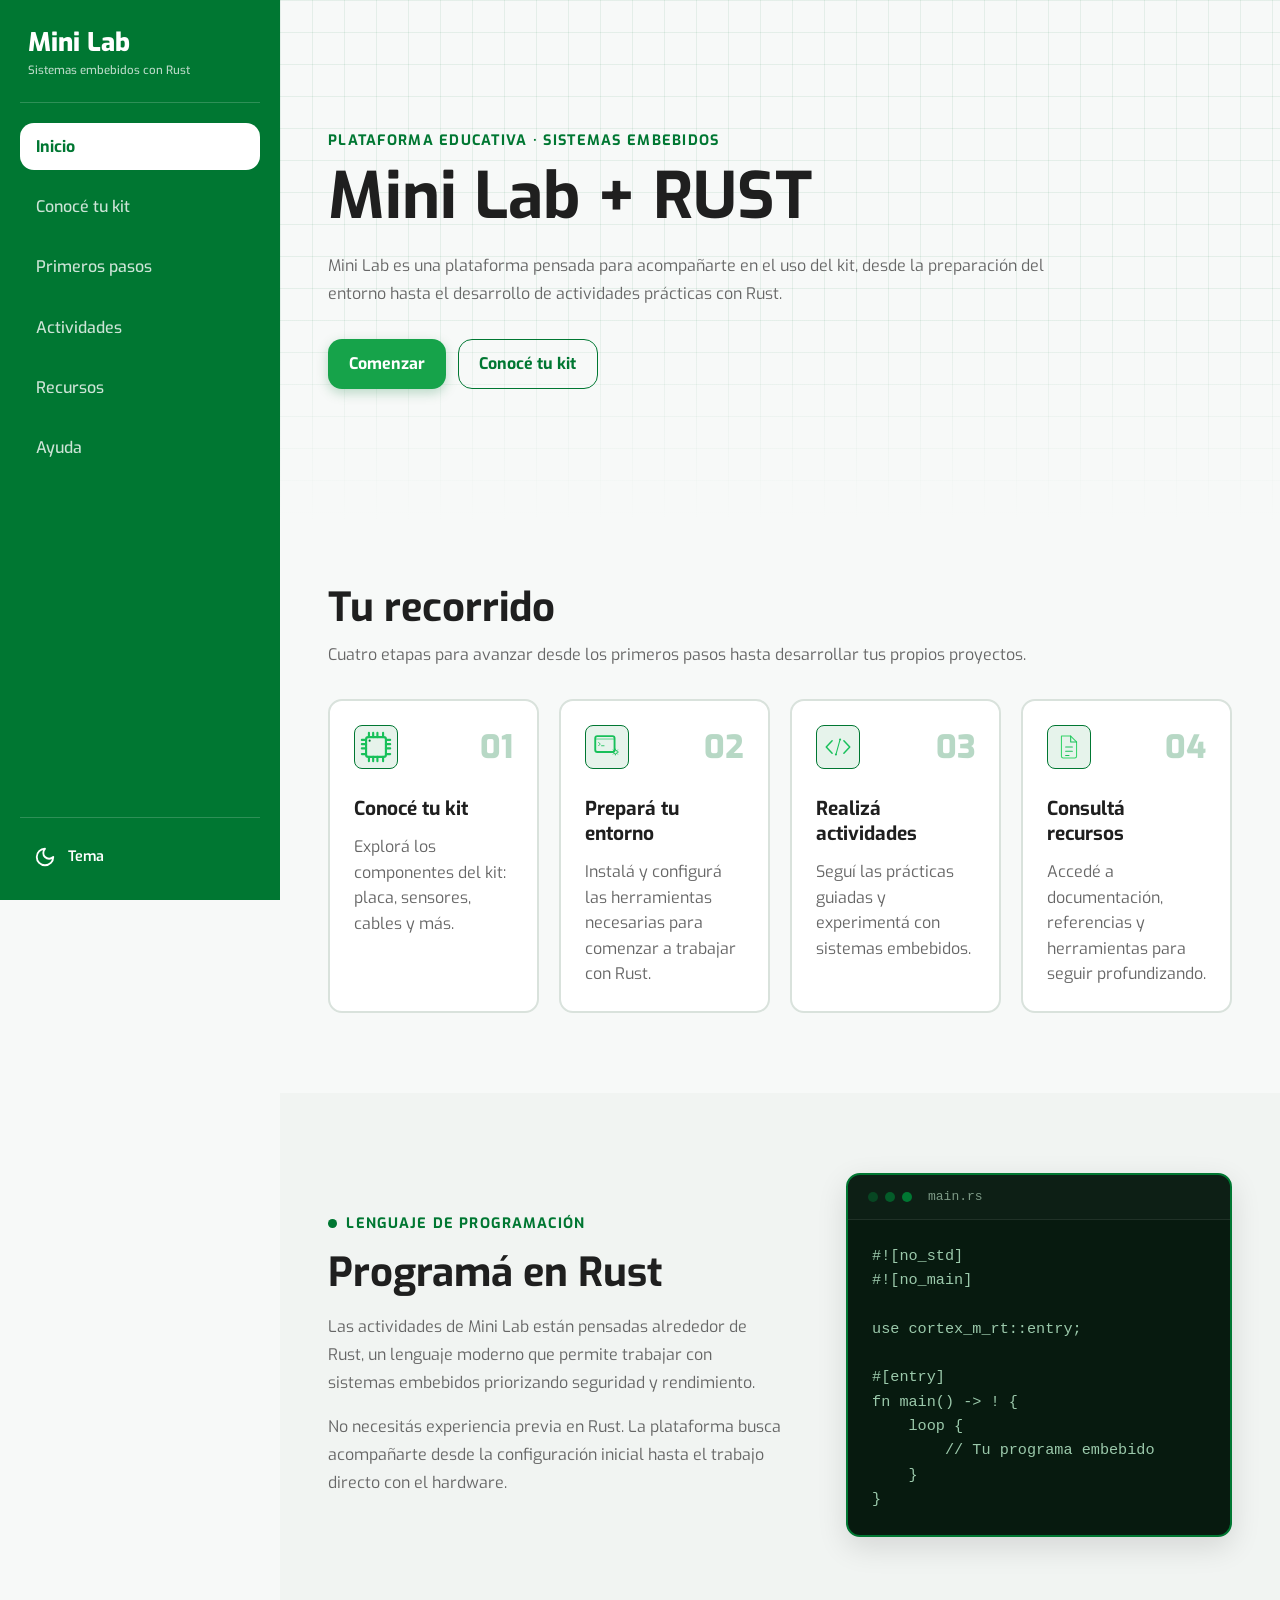
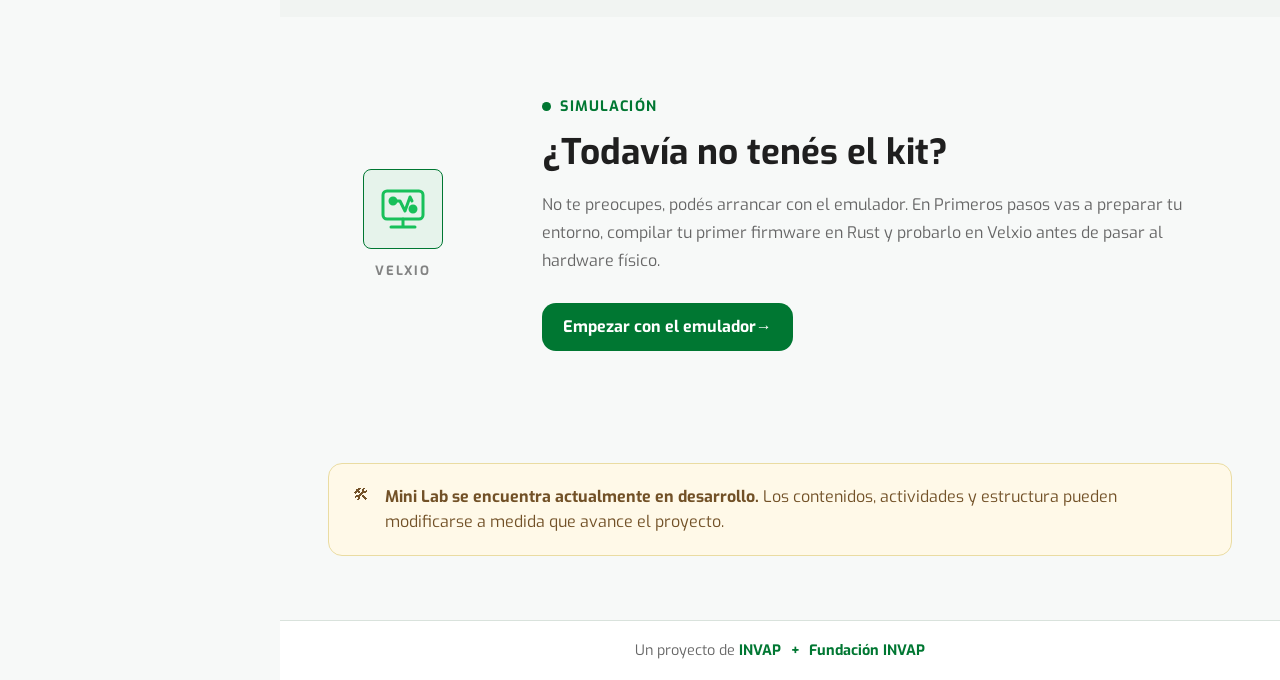
==== commit 2f443ca2: "Merge ec15460260d397e9212f47afda93a3c4e4c5805d into 8f256fba448bd1590c626d19d45347ed85b374c4" ====
--- a/index.html
+++ b/index.html
@@ -140,7 +140,7 @@
                         <a href="pages/conoce-tu-kit/" class="journey-card">
                             <div class="journey-card__top">
                                 <span class="journey-card__icon"> 
-                                    <svg style="padding: 4px;" xmlns="http://w3.org" viewBox="0 0 24 24" width="48" height="48" fill="none" stroke="var(--kit-badge-text)" stroke-width="1.5" stroke-linecap="round" stroke-linejoin="round">
+                                    <svg style="padding: 4px;" xmlns="http://www.w3.org/2000/svg" viewBox="0 0 24 24" width="48" height="48" fill="none" stroke="var(--kit-badge-text)" stroke-width="1.5" stroke-linecap="round" stroke-linejoin="round">
                                         <!-- Cuerpo central del microcontrolador -->
                                         <rect x="5" y="5" width="14" height="14" rx="1.5" fill="none" />
                                         <!-- Muesca de orientación / Identificador del Pin 1 -->
@@ -251,7 +251,7 @@
                                 Consultá recursos
                             </h2>
                             <p class="journey-card__description">
-                                Accedé a documentación, referencias y herramientas para seguir profundizado.
+                                Accedé a documentación, referencias y herramientas para seguir profundizando.
                             </p>
                         </a>
                     </div>
@@ -311,7 +311,7 @@
                     <div class="qemu-card">
                         <div class="qemu-card__visual" aria-hidden="true">
                             <span class="qemu-card__terminal">
-                                <svg class="activity-meta__icon-svg" xmlns="http://w3.org" viewBox="0 0 24 24" width="48" height="48" fill="none" stroke="var(--kit-badge-text)" stroke-width="1.5" stroke-linecap="round" stroke-linejoin="round">
+                                <svg class="activity-meta__icon-svg" xmlns="http://www.w3.org/2000/svg" viewBox="0 0 24 24" width="48" height="48" fill="none" stroke="var(--kit-badge-text)" stroke-width="1.5" stroke-linecap="round" stroke-linejoin="round">
                                     <!-- Pantalla del simulador / Área de trabajo -->
                                     <rect x="2" y="3" width="20" height="14" rx="2" />
                                     
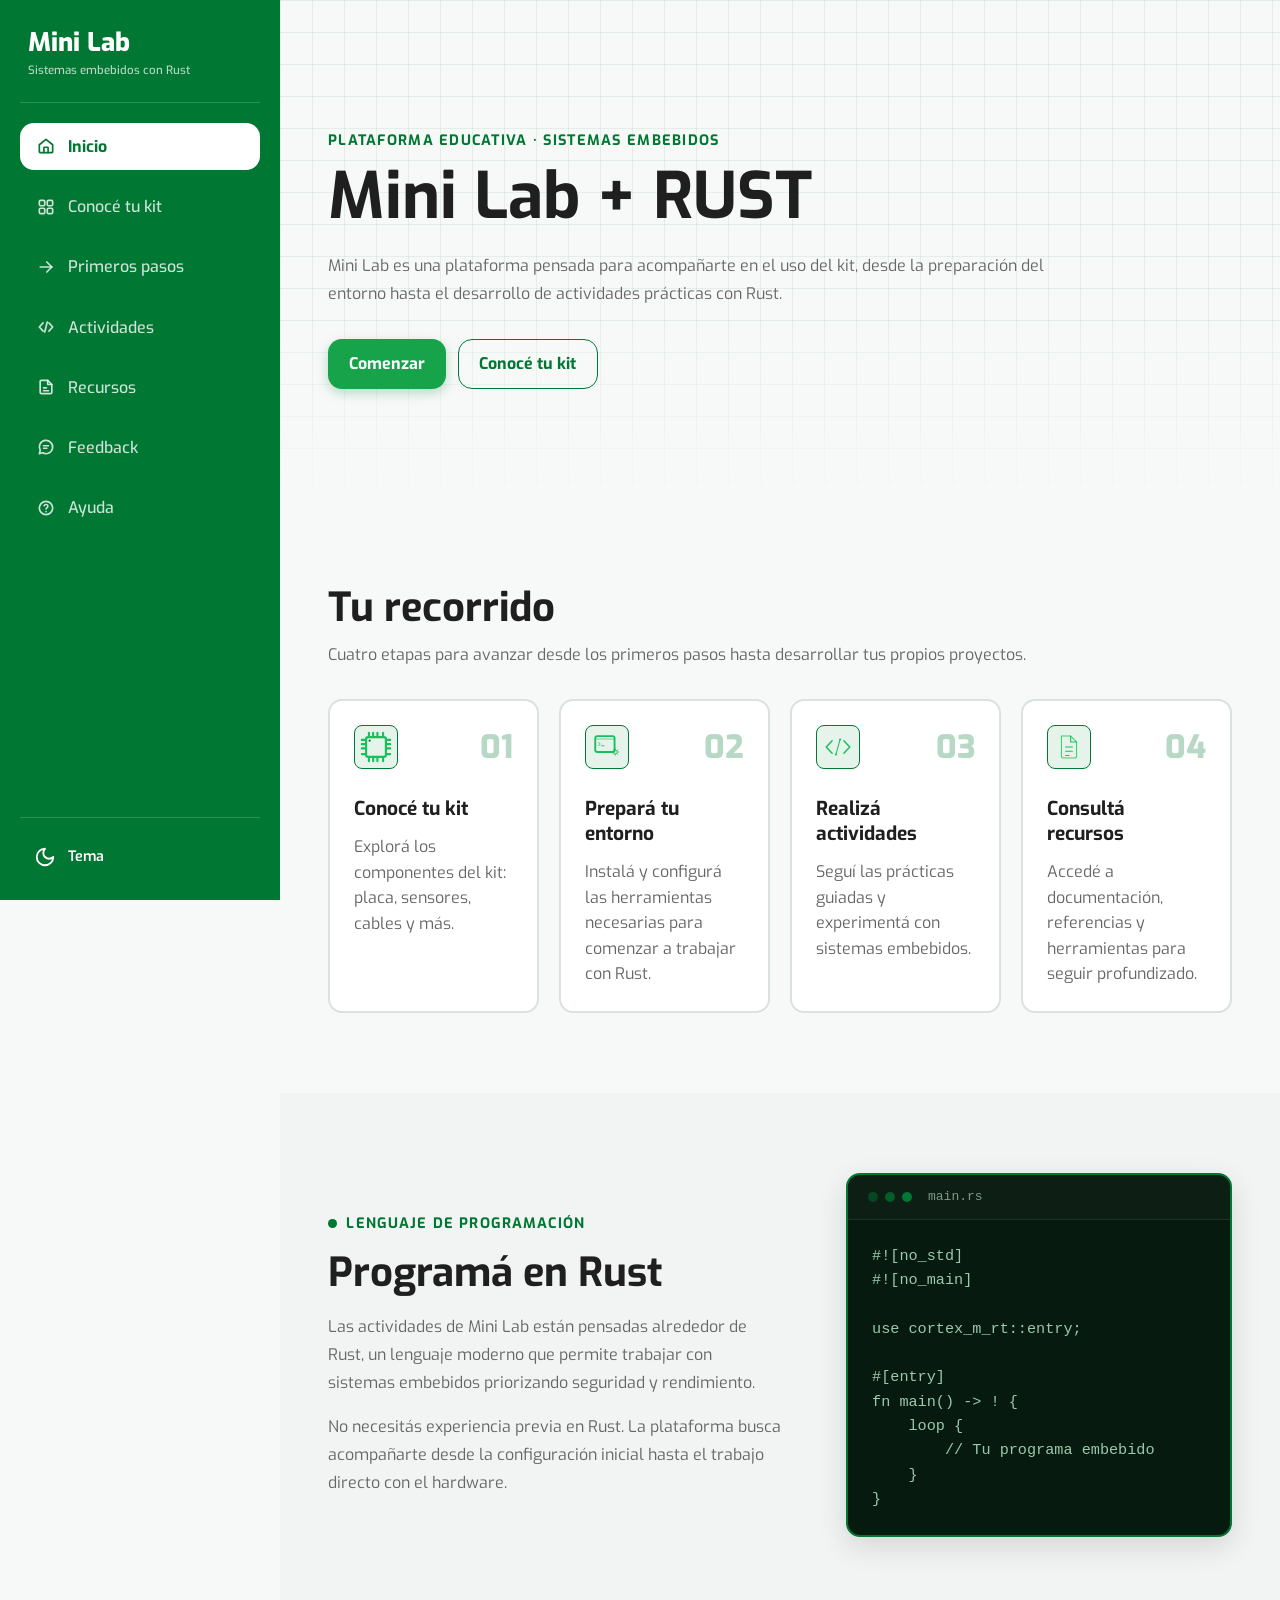
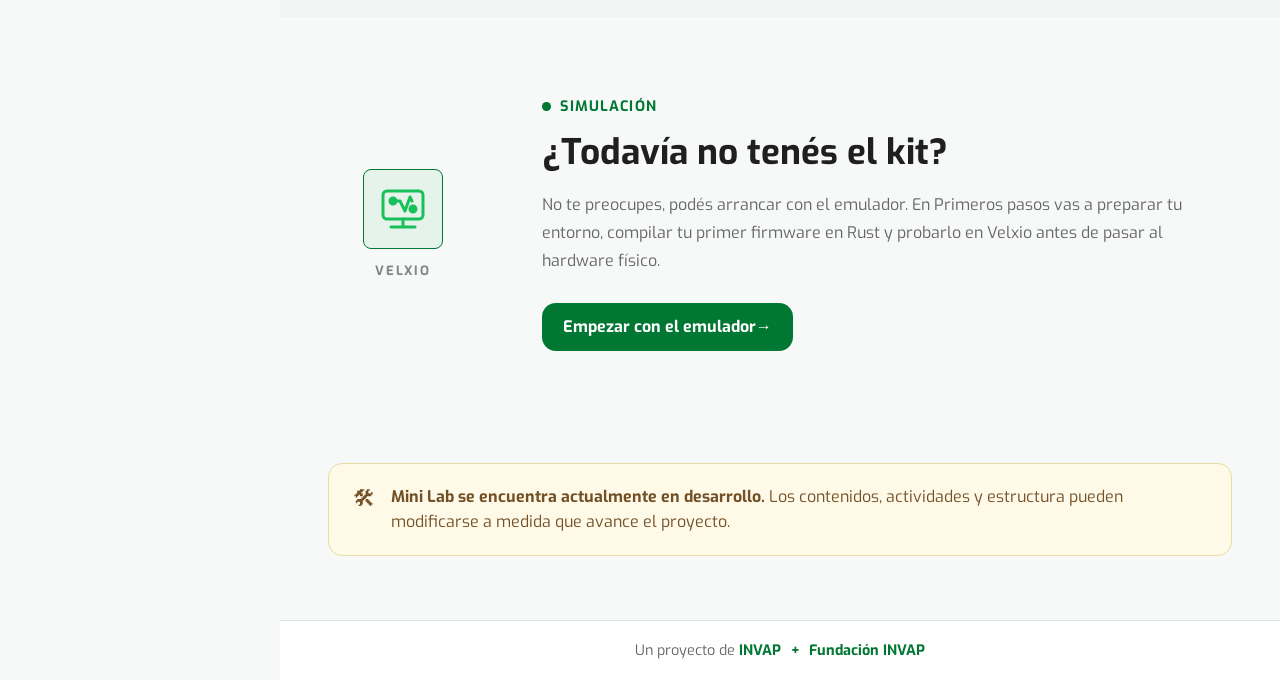
==== commit 49bfe04e: "feat: agregue seccion de feedback y encuesta de experiencia" ====
--- a/index.html
+++ b/index.html
@@ -1,12 +1,18 @@
-<!DOCTYPE html>
+<!doctype html>
 <html lang="es">
     <head>
         <meta charset="UTF-8" />
         <meta name="viewport" content="width=device-width, initial-scale=1.0" />
-        <meta name="description" content="Mini Lab, plataforma educativa para aprender sistemas embebidos con Rust"/>
+        <meta
+            name="description"
+            content="Mini Lab, plataforma educativa para aprender sistemas embebidos con Rust"
+        />
         <link rel="preconnect" href="https://fonts.googleapis.com" />
         <link rel="preconnect" href="https://fonts.gstatic.com" crossorigin />
-        <link href="https://fonts.googleapis.com/css2?family=Exo:ital,wght@0,100..900;1,100..900&display=swap" rel="stylesheet"/>
+        <link
+            href="https://fonts.googleapis.com/css2?family=Exo:ital,wght@0,100..900;1,100..900&display=swap"
+            rel="stylesheet"
+        />
 
         <title>Mini Lab | Inicio</title>
         <link rel="stylesheet" href="css/styles.css" />
@@ -17,7 +23,14 @@
         HEADER
         ========================= -->
         <header class="site-header">
-            <button id="menu-button" class="site-header__menu-button" type="button" aria-label="Abrir menú de navegación" aria-expanded="false" aria-controls="main-navigation">
+            <button
+                id="menu-button"
+                class="site-header__menu-button"
+                type="button"
+                aria-label="Abrir menú de navegación"
+                aria-expanded="false"
+                aria-controls="main-navigation"
+            >
                 ☰
             </button>
             <a href="index.html" class="site-header__brand"> Mini Lab </a>
@@ -25,12 +38,41 @@
                 <div class="site-header__logos">
                     <!-- Logos institucionales -->
                 </div>
-                <button class="theme-toggle" data-theme-toggle type="button" aria-label="Cambiar tema">
-                    <svg class="theme-icon sun-icon" xmlns="http://www.w3.org/2000/svg" width="24" height="24" viewBox="0 0 24 24" fill="none" stroke="currentColor" stroke-width="2" stroke-linecap="round" stroke-linejoin="round">
+                <button
+                    class="theme-toggle"
+                    data-theme-toggle
+                    type="button"
+                    aria-label="Cambiar tema"
+                >
+                    <svg
+                        class="theme-icon sun-icon"
+                        xmlns="http://www.w3.org/2000/svg"
+                        width="24"
+                        height="24"
+                        viewBox="0 0 24 24"
+                        fill="none"
+                        stroke="currentColor"
+                        stroke-width="2"
+                        stroke-linecap="round"
+                        stroke-linejoin="round"
+                    >
                         <circle cx="12" cy="12" r="4"></circle>
-                        <path d="M12 2v2M12 20v2M4.93 4.93l1.41 1.41M17.66 17.66l1.41 1.41M2 12h2M20 12h2M6.34 17.66l-1.41 1.41M19.07 4.93l-1.41 1.41"></path>
+                        <path
+                            d="M12 2v2M12 20v2M4.93 4.93l1.41 1.41M17.66 17.66l1.41 1.41M2 12h2M20 12h2M6.34 17.66l-1.41 1.41M19.07 4.93l-1.41 1.41"
+                        ></path>
                     </svg>
-                    <svg class="theme-icon moon-icon" xmlns="http://www.w3.org/2000/svg" width="24" height="24" viewBox="0 0 24 24" fill="none"  stroke="currentColor"  stroke-width="2" stroke-linecap="round" stroke-linejoin="round">
+                    <svg
+                        class="theme-icon moon-icon"
+                        xmlns="http://www.w3.org/2000/svg"
+                        width="24"
+                        height="24"
+                        viewBox="0 0 24 24"
+                        fill="none"
+                        stroke="currentColor"
+                        stroke-width="2"
+                        stroke-linecap="round"
+                        stroke-linejoin="round"
+                    >
                         <path d="M12 3a6 6 0 0 0 9 9 9 9 0 1 1-9-9Z"></path>
                     </svg>
                 </button>
@@ -40,17 +82,24 @@
         NAVEGACIÓN
         ========================= -->
         <div id="menu-overlay" class="menu-overlay"></div>
-        <nav id="main-navigation" class="site-nav" aria-label="Navegación principal">
+        <nav
+            id="main-navigation"
+            class="site-nav"
+            aria-label="Navegación principal"
+        >
             <div class="site-nav__header">
                 <a href="index.html" class="site-nav__brand">
-                    <span class="site-nav__brand-name">
-                        Mini Lab
-                    </span>
+                    <span class="site-nav__brand-name"> Mini Lab </span>
                     <span class="site-nav__brand-subtitle">
                         Sistemas embebidos con Rust
                     </span>
                 </a>
-                <button id="menu-close" class="site-nav__close" type="button" aria-label="Cerrar menú de navegación">
+                <button
+                    id="menu-close"
+                    class="site-nav__close"
+                    type="button"
+                    aria-label="Cerrar menú de navegación"
+                >
                     ✕
                 </button>
             </div>
@@ -58,56 +107,225 @@
             <ul class="site-nav__list">
                 <li class="site-nav__item">
                     <a href="index.html" class="site-nav__link site-nav__link--active" aria-current="page">
+                        <svg
+                            xmlns="http://www.w3.org/2000/svg"
+                            viewBox="0 0 24 24"
+                            class="site-nav__icon"
+                            fill="none"
+                            stroke="currentColor"
+                            stroke-width="2"
+                            stroke-linecap="round"
+                            stroke-linejoin="round"
+                            aria-hidden="true"
+                        >
+                            <path
+                                d="M4 10.5L12 4l8 6.5V19a1 1 0 0 1-1 1H5a1 1 0 0 1-1-1v-8.5z"
+                            />
+                            <path
+                                d="M9.5 20v-6a.5.5 0 0 1 .5-.5h4a.5.5 0 0 1 .5.5v6"
+                            />
+                        </svg>
                         Inicio
                     </a>
                 </li>
 
                 <li class="site-nav__item">
                     <a href="pages/conoce-tu-kit/" class="site-nav__link">
+                        <svg
+                            xmlns="http://www.w3.org/2000/svg"
+                            viewBox="0 0 24 24"
+                            class="site-nav__icon"
+                            fill="none"
+                            stroke="currentColor"
+                            stroke-width="2"
+                            stroke-linecap="round"
+                            stroke-linejoin="round"
+                            aria-hidden="true"
+                        >
+                            <rect
+                                x="4"
+                                y="4"
+                                width="6.5"
+                                height="6.5"
+                                rx="1.5"
+                            />
+                            <rect
+                                x="13.5"
+                                y="4"
+                                width="6.5"
+                                height="6.5"
+                                rx="1.5"
+                            />
+                            <rect
+                                x="4"
+                                y="13.5"
+                                width="6.5"
+                                height="6.5"
+                                rx="1.5"
+                            />
+                            <rect
+                                x="13.5"
+                                y="13.5"
+                                width="6.5"
+                                height="6.5"
+                                rx="1.5"
+                            />
+                        </svg>
                         Conocé tu kit
                     </a>
                 </li>
 
                 <li class="site-nav__item">
                     <a href="pages/primeros-pasos/" class="site-nav__link">
+                        <svg
+                            xmlns="http://www.w3.org/2000/svg"
+                            viewBox="0 0 24 24"
+                            class="site-nav__icon"
+                            fill="none"
+                            stroke="currentColor"
+                            stroke-width="2"
+                            stroke-linecap="round"
+                            stroke-linejoin="round"
+                            aria-hidden="true"
+                        >
+                            <line x1="5" y1="12" x2="19" y2="12" />
+                            <polyline points="13 6 19 12 13 18" />
+                        </svg>
                         Primeros pasos
                     </a>
                 </li>
 
                 <li class="site-nav__item">
                     <a href="pages/actividades/" class="site-nav__link">
+                        <svg
+                            xmlns="http://www.w3.org/2000/svg"
+                            viewBox="0 0 24 24"
+                            class="site-nav__icon"
+                            fill="none"
+                            stroke="currentColor"
+                            stroke-width="2"
+                            stroke-linecap="round"
+                            stroke-linejoin="round"
+                            aria-hidden="true"
+                        >
+                            <polyline points="8.5 7 4 12 8.5 17" />
+                            <polyline points="15.5 7 20 12 15.5 17" />
+                            <line x1="13.5" y1="6" x2="10.5" y2="18" />
+                        </svg>
                         Actividades
                     </a>
                 </li>
 
                 <li class="site-nav__item">
                     <a href="pages/recursos/" class="site-nav__link">
+                        <svg
+                            xmlns="http://www.w3.org/2000/svg"
+                            viewBox="0 0 24 24"
+                            class="site-nav__icon"
+                            fill="none"
+                            stroke="currentColor"
+                            stroke-width="2"
+                            stroke-linecap="round"
+                            stroke-linejoin="round"
+                            aria-hidden="true"
+                        >
+                            <path
+                                d="M14 4H6.5A1.5 1.5 0 0 0 5 5.5v13A1.5 1.5 0 0 0 6.5 20h11a1.5 1.5 0 0 0 1.5-1.5V9l-5-5z"
+                            />
+                            <polyline points="14 4 14 9 19 9" />
+                            <line x1="9" y1="13" x2="12.5" y2="13" />
+                            <line x1="9" y1="16.5" x2="15" y2="16.5" />
+                        </svg>
                         Recursos
                     </a>
                 </li>
 
                 <li class="site-nav__item">
+                    <a href="pages/feedback/" class="site-nav__link">
+                        <svg
+                            xmlns="http://www.w3.org/2000/svg"
+                            viewBox="0 0 24 24"
+                            class="site-nav__icon"
+                            fill="none"
+                            stroke="currentColor"
+                            stroke-width="2"
+                            stroke-linecap="round"
+                            stroke-linejoin="round"
+                            aria-hidden="true"
+                        >
+                            <path d="M 8 18.93 A 8 8 0 1 0 5.07 16 L 4 20 Z" />
+                            <line x1="9" y1="10.5" x2="15" y2="10.5" />
+                            <line x1="9" y1="13.5" x2="13" y2="13.5" />
+                        </svg>
+                        Feedback
+                    </a>
+                </li>
+
+                <li class="site-nav__item">
                     <a href="pages/ayuda/" class="site-nav__link">
+                        <svg
+                            xmlns="http://www.w3.org/2000/svg"
+                            viewBox="0 0 24 24"
+                            class="site-nav__icon"
+                            fill="none"
+                            stroke="currentColor"
+                            stroke-width="2"
+                            stroke-linecap="round"
+                            stroke-linejoin="round"
+                            aria-hidden="true"
+                        >
+                            <circle cx="12" cy="12" r="8" />
+                            <path
+                                d="M9.8 9.2a2.35 2.35 0 0 1 4.5.8c0 1.55-2.3 2.15-2.3 3.2"
+                            />
+                            <line x1="12" y1="16.25" x2="12.01" y2="16.25" />
+                        </svg>
                         Ayuda
                     </a>
                 </li>
             </ul>
 
             <div class="site-nav__footer">
-                <button class="theme-toggle theme-toggle--sidebar" data-theme-toggle type="button" aria-label="Cambiar tema">
-                    <svg class="theme-icon sun-icon" xmlns="http://www.w3.org/2000/svg" width="24" height="24" viewBox="0 0 24 24" fill="none" stroke="currentColor" stroke-width="2" stroke-linecap="round" stroke-linejoin="round">
+                <button
+                    class="theme-toggle theme-toggle--sidebar"
+                    data-theme-toggle
+                    type="button"
+                    aria-label="Cambiar tema"
+                >
+                    <svg
+                        class="theme-icon sun-icon"
+                        xmlns="http://www.w3.org/2000/svg"
+                        width="24"
+                        height="24"
+                        viewBox="0 0 24 24"
+                        fill="none"
+                        stroke="currentColor"
+                        stroke-width="2"
+                        stroke-linecap="round"
+                        stroke-linejoin="round"
+                    >
                         <circle cx="12" cy="12" r="4"></circle>
-                        <path d="M12 2v2M12 20v2M4.93 4.93l1.41 1.41M17.66 17.66l1.41 1.41M2 12h2M20 12h2M6.34 17.66l-1.41 1.41M19.07 4.93l-1.41 1.41"></path>
+                        <path
+                            d="M12 2v2M12 20v2M4.93 4.93l1.41 1.41M17.66 17.66l1.41 1.41M2 12h2M20 12h2M6.34 17.66l-1.41 1.41M19.07 4.93l-1.41 1.41"
+                        ></path>
                     </svg>
-                    <svg class="theme-icon moon-icon" xmlns="http://www.w3.org/2000/svg" width="24" height="24" viewBox="0 0 24 24" fill="none"  stroke="currentColor"  stroke-width="2" stroke-linecap="round" stroke-linejoin="round">
+                    <svg
+                        class="theme-icon moon-icon"
+                        xmlns="http://www.w3.org/2000/svg"
+                        width="24"
+                        height="24"
+                        viewBox="0 0 24 24"
+                        fill="none"
+                        stroke="currentColor"
+                        stroke-width="2"
+                        stroke-linecap="round"
+                        stroke-linejoin="round"
+                    >
                         <path d="M12 3a6 6 0 0 0 9 9 9 9 0 1 1-9-9Z"></path>
                     </svg>
-                    <span class="theme-toggle__label">
-                        Tema
-                    </span>
+                    <span class="theme-toggle__label"> Tema </span>
                 </button>
             </div>
-
         </nav>
 
         <!-- =========================
@@ -116,12 +334,24 @@
         <main>
             <section class="home-hero">
                 <div class="home-container home-hero__content">
-                    <p class="home-hero__eyebrow">Plataforma educativa · Sistemas embebidos</p>
+                    <p class="home-hero__eyebrow">
+                        Plataforma educativa · Sistemas embebidos
+                    </p>
                     <h1 class="home-hero__title">Mini Lab + RUST</h1>
-                    <p class="home-hero__description">Mini Lab es una plataforma pensada para acompañarte en el uso del kit, desde la preparación del entorno hasta el desarrollo de actividades prácticas con Rust.</p>
+                    <p class="home-hero__description">
+                        Mini Lab es una plataforma pensada para acompañarte en
+                        el uso del kit, desde la preparación del entorno hasta
+                        el desarrollo de actividades prácticas con Rust.
+                    </p>
                     <div class="home-hero__actions">
-                        <a href="pages/primeros-pasos/" class="primary-button primary-button-glow">Comenzar</a>
-                        <a href="pages/conoce-tu-kit/" class="secondary-button">Conocé tu kit</a>
+                        <a
+                            href="pages/primeros-pasos/"
+                            class="primary-button primary-button-glow"
+                            >Comenzar</a
+                        >
+                        <a href="pages/conoce-tu-kit/" class="secondary-button"
+                            >Conocé tu kit</a
+                        >
                     </div>
                 </div>
             </section>
@@ -139,21 +369,49 @@
                     <div class="journey-grid">
                         <a href="pages/conoce-tu-kit/" class="journey-card">
                             <div class="journey-card__top">
-                                <span class="journey-card__icon"> 
-                                    <svg style="padding: 4px;" xmlns="http://www.w3.org/2000/svg" viewBox="0 0 24 24" width="48" height="48" fill="none" stroke="var(--kit-badge-text)" stroke-width="1.5" stroke-linecap="round" stroke-linejoin="round">
+                                <span class="journey-card__icon">
+                                    <svg
+                                        style="padding: 4px"
+                                        xmlns="http://w3.org"
+                                        viewBox="0 0 24 24"
+                                        width="48"
+                                        height="48"
+                                        fill="none"
+                                        stroke="var(--kit-badge-text)"
+                                        stroke-width="1.5"
+                                        stroke-linecap="round"
+                                        stroke-linejoin="round"
+                                    >
                                         <!-- Cuerpo central del microcontrolador -->
-                                        <rect x="5" y="5" width="14" height="14" rx="1.5" fill="none" />
+                                        <rect
+                                            x="5"
+                                            y="5"
+                                            width="14"
+                                            height="14"
+                                            rx="1.5"
+                                            fill="none"
+                                        />
                                         <!-- Muesca de orientación / Identificador del Pin 1 -->
-                                        <circle cx="7.5" cy="7.5" r="0.75" fill="currentColor" stroke="none" />
-                                        
+                                        <circle
+                                            cx="7.5"
+                                            cy="7.5"
+                                            r="0.75"
+                                            fill="currentColor"
+                                            stroke="none"
+                                        />
+
                                         <!-- Pines Superiores -->
                                         <path d="M7 2v3M10 2v3M13 2v3M17 2v3" />
                                         <!-- Pines Inferiores -->
-                                        <path d="M7 19v3M10 19v3M13 19v3M17 19v3" />
+                                        <path
+                                            d="M7 19v3M10 19v3M13 19v3M17 19v3"
+                                        />
                                         <!-- Pines Izquierdos -->
                                         <path d="M2 7h3M2 10h3M2 13h3M2 17h3" />
                                         <!-- Pines Derechas -->
-                                        <path d="M19 7h3M19 10h3M19 13h3M19 17h3" />
+                                        <path
+                                            d="M19 7h3M19 10h3M19 13h3M19 17h3"
+                                        />
                                     </svg>
                                 </span>
                                 <span class="journey-card__number"> 01 </span>
@@ -167,22 +425,71 @@
 
                         <a href="pages/primeros-pasos/" class="journey-card">
                             <div class="journey-card__top">
-                                <span class="journey-card__icon"> 
-                                    <svg xmlns="http://www.w3.org/2000/svg" viewBox="0 0 100 100" width="80" height="80" class="icono-entorno">
+                                <span class="journey-card__icon">
+                                    <svg
+                                        xmlns="http://www.w3.org/2000/svg"
+                                        viewBox="0 0 100 100"
+                                        width="80"
+                                        height="80"
+                                        class="icono-entorno"
+                                    >
                                         <!-- Ventana de consola bien simple -->
-                                        <rect x="22" y="24" width="46" height="38" rx="5" fill="none" stroke="var(--kit-badge-text)" stroke-width="4.5" />
-                                        
+                                        <rect
+                                            x="22"
+                                            y="24"
+                                            width="46"
+                                            height="38"
+                                            rx="5"
+                                            fill="none"
+                                            stroke="var(--kit-badge-text)"
+                                            stroke-width="4.5"
+                                        />
+
                                         <!-- Detalle superior de la consola (solo una línea tranqui) -->
-                                        <line x1="22" y1="31" x2="68" y2="31" stroke="var(--kit-badge-text)" stroke-width="1.5" />
+                                        <line
+                                            x1="22"
+                                            y1="31"
+                                            x2="68"
+                                            y2="31"
+                                            stroke="var(--kit-badge-text)"
+                                            stroke-width="1.5"
+                                        />
 
                                         <!-- El prompt de terminal >_ -->
-                                        <path d="M 30 39 L 34 43 L 30 47" fill="none" stroke="var(--kit-badge-text)" stroke-width="2" stroke-linecap="round" stroke-linejoin="round"/>
-                                        <line x1="37" y1="47" x2="43" y2="47" stroke="var(--kit-badge-text)" stroke-width="2" stroke-linecap="round" />
+                                        <path
+                                            d="M 30 39 L 34 43 L 30 47"
+                                            fill="none"
+                                            stroke="var(--kit-badge-text)"
+                                            stroke-width="2"
+                                            stroke-linecap="round"
+                                            stroke-linejoin="round"
+                                        />
+                                        <line
+                                            x1="37"
+                                            y1="47"
+                                            x2="43"
+                                            y2="47"
+                                            stroke="var(--kit-badge-text)"
+                                            stroke-width="2"
+                                            stroke-linecap="round"
+                                        />
 
                                         <!-- Un único engranaje sutil abajo a la derecha -->
                                         <g transform="translate(62, 54)">
-                                            <circle cx="8" cy="8" r="4.5" fill="none" stroke="var(--kit-badge-text)" stroke-width="2" />
-                                            <path d="M 8 1 L 8 3 M 8 13 L 8 15 M 1 8 L 3 8 M 13 8 L 15 8 M 3 3 L 4.5 4.5 M 11.5 11.5 L 13 13 M 3 13 L 4.5 11.5 M 11.5 4.5 L 13 3" stroke="var(--kit-badge-text)" stroke-width="2.2" stroke-linecap="round" />
+                                            <circle
+                                                cx="8"
+                                                cy="8"
+                                                r="4.5"
+                                                fill="none"
+                                                stroke="var(--kit-badge-text)"
+                                                stroke-width="2"
+                                            />
+                                            <path
+                                                d="M 8 1 L 8 3 M 8 13 L 8 15 M 1 8 L 3 8 M 13 8 L 15 8 M 3 3 L 4.5 4.5 M 11.5 11.5 L 13 13 M 3 13 L 4.5 11.5 M 11.5 4.5 L 13 3"
+                                                stroke="var(--kit-badge-text)"
+                                                stroke-width="2.2"
+                                                stroke-linecap="round"
+                                            />
                                         </g>
                                     </svg>
                                 </span>
@@ -202,14 +509,42 @@
                         <a href="pages/actividades/" class="journey-card">
                             <div class="journey-card__top">
                                 <span class="journey-card__icon">
-                                    <svg xmlns="http://www.w3.org/2000/svg" viewBox="0 0 100 100" width="80" height="80" class="icono-actividades">
+                                    <svg
+                                        xmlns="http://www.w3.org/2000/svg"
+                                        viewBox="0 0 100 100"
+                                        width="80"
+                                        height="80"
+                                        class="icono-actividades"
+                                    >
                                         <!-- Símbolos de código < > -->
-                                        <path d="M 36 35 L 22 50 L 36 65" fill="none" stroke="var(--kit-badge-text)" stroke-width="3.5" stroke-linecap="round" stroke-linejoin="round"/>
-                                        <path d="M 64 35 L 78 50 L 64 65" fill="none" stroke="var(--kit-badge-text)" stroke-width="3.5" stroke-linecap="round" stroke-linejoin="round"/>
+                                        <path
+                                            d="M 36 35 L 22 50 L 36 65"
+                                            fill="none"
+                                            stroke="var(--kit-badge-text)"
+                                            stroke-width="3.5"
+                                            stroke-linecap="round"
+                                            stroke-linejoin="round"
+                                        />
+                                        <path
+                                            d="M 64 35 L 78 50 L 64 65"
+                                            fill="none"
+                                            stroke="var(--kit-badge-text)"
+                                            stroke-width="3.5"
+                                            stroke-linecap="round"
+                                            stroke-linejoin="round"
+                                        />
 
                                         <!-- Barra diagonal (/) estilo pista de circuito (Sistemas Embebidos) -->
                                         <g fill="var(--kit-badge-text)">
-                                            <line x1="45" y1="68" x2="55" y2="32" stroke="var(--kit-badge-text)" stroke-width="2.5" stroke-linecap="round" />
+                                            <line
+                                                x1="45"
+                                                y1="68"
+                                                x2="55"
+                                                y2="32"
+                                                stroke="var(--kit-badge-text)"
+                                                stroke-width="2.5"
+                                                stroke-linecap="round"
+                                            />
                                             <circle cx="45" cy="68" r="2.5" />
                                             <circle cx="55" cy="32" r="2.5" />
                                         </g>
@@ -231,18 +566,62 @@
                         <a href="pages/recursos/" class="journey-card">
                             <div class="journey-card__top">
                                 <span class="journey-card__icon">
-                                    <svg xmlns="http://www.w3.org/2000/svg" viewBox="0 0 100 100" width="80" height="80" class="icono-recursos">
+                                    <svg
+                                        xmlns="http://www.w3.org/2000/svg"
+                                        viewBox="0 0 100 100"
+                                        width="80"
+                                        height="80"
+                                        class="icono-recursos"
+                                    >
                                         <!-- Contorno del documento -->
-                                        <path d="M 32 24 L 54 24 L 68 38 L 68 72 C 68 74.2 66.2 76 64 76 L 36 76 C 33.8 76 32 74.2 32 72 Z" fill="none" stroke="#34d368" stroke-width="2.5" stroke-linecap="round" stroke-linejoin="round"/>
-                                        
+                                        <path
+                                            d="M 32 24 L 54 24 L 68 38 L 68 72 C 68 74.2 66.2 76 64 76 L 36 76 C 33.8 76 32 74.2 32 72 Z"
+                                            fill="none"
+                                            stroke="#34d368"
+                                            stroke-width="2.5"
+                                            stroke-linecap="round"
+                                            stroke-linejoin="round"
+                                        />
+
                                         <!-- Pliegue de la esquina superior derecha -->
-                                        <path d="M 54 24 L 54 38 L 68 38" fill="none" stroke="var(--kit-badge-text)" stroke-width="2.5" stroke-linecap="round" stroke-linejoin="round"/>
+                                        <path
+                                            d="M 54 24 L 54 38 L 68 38"
+                                            fill="none"
+                                            stroke="var(--kit-badge-text)"
+                                            stroke-width="2.5"
+                                            stroke-linecap="round"
+                                            stroke-linejoin="round"
+                                        />
 
                                         <!-- Líneas de texto/código (documentación) -->
-                                        <line x1="42" y1="50" x2="58" y2="50" stroke="var(--kit-badge-text)" stroke-width="2.5" stroke-linecap="round" />
-                                        <line x1="42" y1="60" x2="58" y2="60" stroke="var(--kit-badge-text)" stroke-width="2.5" stroke-linecap="round" />
+                                        <line
+                                            x1="42"
+                                            y1="50"
+                                            x2="58"
+                                            y2="50"
+                                            stroke="var(--kit-badge-text)"
+                                            stroke-width="2.5"
+                                            stroke-linecap="round"
+                                        />
+                                        <line
+                                            x1="42"
+                                            y1="60"
+                                            x2="58"
+                                            y2="60"
+                                            stroke="var(--kit-badge-text)"
+                                            stroke-width="2.5"
+                                            stroke-linecap="round"
+                                        />
                                         <!-- Última línea más corta para darle asimetría natural -->
-                                        <line x1="42" y1="70" x2="50" y2="70" stroke="var(--kit-badge-text)" stroke-width="2.5" stroke-linecap="round" />
+                                        <line
+                                            x1="42"
+                                            y1="70"
+                                            x2="50"
+                                            y2="70"
+                                            stroke="var(--kit-badge-text)"
+                                            stroke-width="2.5"
+                                            stroke-linecap="round"
+                                        />
                                     </svg>
                                 </span>
                                 <span class="journey-card__number"> 04 </span>
@@ -251,7 +630,8 @@
                                 Consultá recursos
                             </h2>
                             <p class="journey-card__description">
-                                Accedé a documentación, referencias y herramientas para seguir profundizando.
+                                Accedé a documentación, referencias y
+                                herramientas para seguir profundizado.
                             </p>
                         </a>
                     </div>
@@ -281,7 +661,10 @@
                         </p>
                     </div>
 
-                    <div class="code-window" aria-label="Ejemplo de código Rust">
+                    <div
+                        class="code-window"
+                        aria-label="Ejemplo de código Rust"
+                    >
                         <div class="code-window__header">
                             <div class="code-window__dots">
                                 <span></span>
@@ -311,17 +694,44 @@
                     <div class="qemu-card">
                         <div class="qemu-card__visual" aria-hidden="true">
                             <span class="qemu-card__terminal">
-                                <svg class="activity-meta__icon-svg" xmlns="http://www.w3.org/2000/svg" viewBox="0 0 24 24" width="48" height="48" fill="none" stroke="var(--kit-badge-text)" stroke-width="1.5" stroke-linecap="round" stroke-linejoin="round">
+                                <svg
+                                    class="activity-meta__icon-svg"
+                                    xmlns="http://w3.org"
+                                    viewBox="0 0 24 24"
+                                    width="48"
+                                    height="48"
+                                    fill="none"
+                                    stroke="var(--kit-badge-text)"
+                                    stroke-width="1.5"
+                                    stroke-linecap="round"
+                                    stroke-linejoin="round"
+                                >
                                     <!-- Pantalla del simulador / Área de trabajo -->
-                                    <rect x="2" y="3" width="20" height="14" rx="2" />
-                                    
+                                    <rect
+                                        x="2"
+                                        y="3"
+                                        width="20"
+                                        height="14"
+                                        rx="2"
+                                    />
+
                                     <!-- Soporte o base de la pantalla -->
                                     <path d="M6 21h12M12 17v4" />
-                                    
+
                                     <!-- Nodos de circuito simulados en pantalla -->
-                                    <circle cx="7" cy="8" r="1.5" fill="var(--kit-badge-text)" />
-                                    <circle cx="17" cy="12" r="1.5" fill="var(--kit-badge-text) " />
-                                    
+                                    <circle
+                                        cx="7"
+                                        cy="8"
+                                        r="1.5"
+                                        fill="var(--kit-badge-text)"
+                                    />
+                                    <circle
+                                        cx="17"
+                                        cy="12"
+                                        r="1.5"
+                                        fill="var(--kit-badge-text) "
+                                    />
+
                                     <!-- Línea de conexión / Onda de señal interactiva -->
                                     <path d="M8.5 8h2l2.5 5 2.5-7 1 2" />
                                 </svg>
@@ -338,10 +748,7 @@
                                 Simulación
                             </p>
 
-                            <h2
-                                id="emulator-title"
-                                class="qemu-card__title"
-                            >
+                            <h2 id="emulator-title" class="qemu-card__title">
                                 ¿Todavía no tenés el kit?
                             </h2>
 
@@ -368,7 +775,10 @@
             <section class="development-section">
                 <div class="home-container">
                     <div class="development-notice">
-                        <span class="development-notice__icon" aria-hidden="true">
+                        <span
+                            class="development-notice__icon"
+                            aria-hidden="true"
+                        >
                             🛠
                         </span>
                         <p>
--- a/css/styles.css
+++ b/css/styles.css
@@ -1,4 +1,4 @@
-:root{
+:root {
     --invap-green: #007732;
     --invap-green-dark: #005a26;
     --invap-green-light: #e6f3eb;
@@ -15,9 +15,9 @@
     --text-secondary: #666666;
     --text-on-brand: #ffffff;
 
-    --border:  #d9e2dc;
-
-    --scrollbar :#bbe9cc;
+    --border: #d9e2dc;
+
+    --scrollbar: #bbe9cc;
     --scrollbar-hover: #a0e0b8;
 
     --shadow-small: 0 2px 8px rgba(0, 0, 0, 0.08);
@@ -73,7 +73,7 @@
     --code-window-muted: #7d9a86;
 }
 
-[data-theme="dark"]{
+[data-theme="dark"] {
     --invap-green-light: #163623;
 
     --boton-glow: 0 0 14px rgba(22, 163, 74, 0.3);
@@ -86,15 +86,15 @@
     --text-primary: #ffffff;
     --text-secondary: #cccccc;
 
-    --border:  #444444;
+    --border: #444444;
 
     --scrollbar: #3f8f60;
     --scrollbar-hover: #59a977;
 
-    --grid-color:rgba(255, 255, 255, 0.05);
+    --grid-color: rgba(255, 255, 255, 0.05);
 
     --nav-button: #163623;
-    --text-nav-button:#ffffff;
+    --text-nav-button: #ffffff;
     --nav-background: var(--invap-green);
     --nav-text: var(--text-on-brand);
     --nav-text-muted: rgba(255, 255, 255, 0.8);
@@ -167,7 +167,7 @@
     color: var(--text-primary);
 }
 
-body.no-scroll{
+body.no-scroll {
     overflow: hidden;
 }
 
@@ -223,13 +223,13 @@
     cursor: pointer;
 }
 
-.site-header__actions{
+.site-header__actions {
     display: flex;
     align-items: center;
     gap: 1rem;
 }
 
-.site-header__logos{
+.site-header__logos {
     display: none;
 }
 
@@ -259,19 +259,19 @@
     background-color: rgba(255, 255, 255, 0.25);
 }
 
-.theme-toggle .sun-icon{
+.theme-toggle .sun-icon {
     display: none;
 }
 
-.theme-toggle .moon-icon{
+.theme-toggle .moon-icon {
     display: block;
 }
 
-[data-theme="dark"] .theme-toggle .sun-icon{
+[data-theme="dark"] .theme-toggle .sun-icon {
     display: block;
 }
 
-[data-theme="dark"] .theme-toggle .moon-icon{
+[data-theme="dark"] .theme-toggle .moon-icon {
     display: none;
 }
 
@@ -279,7 +279,7 @@
     OVERLAY
    ======================== */
 
-.menu-overlay{
+.menu-overlay {
     position: fixed;
     top: 0;
     left: 0;
@@ -292,7 +292,9 @@
 
     opacity: 0;
     visibility: hidden;
-    transition: opacity 0.3s ease, visibility 0.3s ease;
+    transition:
+        opacity 0.3s ease,
+        visibility 0.3s ease;
 }
 
 .menu-overlay--visible {
@@ -323,26 +325,28 @@
 
     transform: translateX(-100%);
     visibility: hidden;
-    transition: transform 0.3s ease, visibility 0s linear 0.3s;
+    transition:
+        transform 0.3s ease,
+        visibility 0s linear 0.3s;
 
     scrollbar-width: thin;
     scrollbar-color: rgba(255, 255, 255, 0.25) transparent;
 }
 
-.site-nav::-webkit-scrollbar{
+.site-nav::-webkit-scrollbar {
     width: 5px;
 }
 
-.site-nav::-webkit-scrollbar-track{
+.site-nav::-webkit-scrollbar-track {
     background: transparent;
 }
 
-.site-nav::-webkit-scrollbar-thumb{
+.site-nav::-webkit-scrollbar-thumb {
     background-color: rgba(255, 255, 255, 0.25);
     border-radius: 999px;
 }
 
-.site-nav::-webkit-scrollbar-thumb:hover{
+.site-nav::-webkit-scrollbar-thumb:hover {
     background-color: rgba(255, 255, 255, 0.4);
 }
 
@@ -358,7 +362,6 @@
     justify-content: space-between;
 
     margin-bottom: 1.5rem;
-
 }
 
 .site-nav__close {
@@ -383,7 +386,9 @@
 }
 
 .site-nav__link {
-    display: block;
+    display: flex;
+    align-items: center;
+    gap: 0.75rem;
 
     padding: 0.85rem 1rem;
 
@@ -399,7 +404,7 @@
     font-weight: 600;
 }
 
-.site-nav__brand{
+.site-nav__brand {
     display: flex;
     flex-direction: column;
     gap: 0.3rem;
@@ -407,19 +412,28 @@
     text-decoration: none;
 }
 
-.site-nav__brand-name{
+.site-nav__brand-name {
     font-size: 1.6rem;
     font-weight: 800;
     line-height: 1;
 }
 
-.site-nav__brand-subtitle{
+.site-nav__brand-subtitle {
     margin-top: 0.2rem;
     font-size: 0.72rem;
     font-weight: 500;
     line-height: 1.3;
     opacity: 0.72;
 }
+
+.site-nav__icon {
+    width: 20px;
+    height: 20px;
+
+    flex: 0 0 20px;
+
+    stroke: currentColor;
+}
 /* =========================
     PÁGINA EN CONSTRUCCIÓN
    ========================= */
@@ -444,16 +458,7 @@
 }
 
 .development-notice__icon {
-    display: flex;
-    align-items: center;
-    justify-content: center;
-
-    flex-shrink: 0;
-}
-
-.development-notice__icon svg {
-    width: 1.4rem;
-    height: 1.4rem;
+    font-size: 1.4rem;
 }
 
 .development-notice p {
@@ -487,15 +492,15 @@
     font-size: 0.9rem;
 }
 
-.site-footer p{
+.site-footer p {
     margin: 0;
 }
 
-.site-footer strong{
+.site-footer strong {
     color: var(--invap-green);
 }
 
-.site-footer__plus{
+.site-footer__plus {
     margin: 0 0.35rem;
     color: var(--invap-green);
     font-weight: 700;
@@ -531,8 +536,6 @@
     transform: translateY(-1px);
 }
 
-
-
 .primary-button-glow {
     background-color: var(--invap-green-glow);
     box-shadow: var(--boton-glow);
@@ -544,9 +547,7 @@
     transform: translateY(-1px);
 }
 
-
-
-.secondary-button{
+.secondary-button {
     display: inline-flex;
     align-items: center;
     justify-content: center;
@@ -555,34 +556,35 @@
     border-radius: var(--radius-medium);
     color: var(--invap-green);
     font-weight: 700;
-    transition: background-color 0.2s ease, color 0.2s ease, transform 0.2s ease;
-}
-
-.secondary-button:hover{
+    transition:
+        background-color 0.2s ease,
+        color 0.2s ease,
+        transform 0.2s ease;
+}
+
+.secondary-button:hover {
     background-color: var(--invap-green-light);
     transform: translateY(-1px);
 }
-
 
 /* =========================
     PAGE LAYOUT
    ========================= */
-.page-container{
+.page-container {
     width: calc(100% - 2rem);
     max-width: var(--max-width);
     margin-inline: auto;
 }
 
-
 /* =========================
     DESKTOP HEADER
    ========================= */
-.page-header{
+.page-header {
     padding: 3rem 0 2.5rem;
     background-color: var(--background);
 }
 
-.page-header__eyebrow{
+.page-header__eyebrow {
     margin: 0 0 0.65rem;
     color: var(--invap-green);
     font-size: 0.85rem;
@@ -591,7 +593,7 @@
     letter-spacing: 0.08em;
 }
 
-.page-header__title{
+.page-header__title {
     margin: 0;
     color: var(--text-primary);
     font-size: clamp(2rem, 6vw, 3.25rem);
@@ -599,7 +601,7 @@
     line-height: 1.1;
 }
 
-.page-header__description{
+.page-header__description {
     max-width: 700px;
     margin: 1rem 0 0;
     color: var(--text-secondary);
@@ -607,11 +609,9 @@
     line-height: 1.7;
 }
 
-.site-nav__footer{
+.site-nav__footer {
     display: none;
 }
-
-
 
 .command-block__copy {
     padding: 0.25rem 0.55rem;
@@ -644,17 +644,14 @@
     outline-offset: 2px;
 }
 
-
-
 /* =========================
     DESKTOP LAYOUT
    ========================= */
-@media(min-width: 1024px){
-
-    .site-header{
+@media (min-width: 1024px) {
+    .site-header {
         display: none;
     }
-    main{
+    main {
         width: calc(100% - 280px);
         margin-left: 280px;
         padding-top: 0;
@@ -663,7 +660,7 @@
     /*====================
     SIDEBAR
     ======================*/
-    .site-nav{
+    .site-nav {
         position: fixed;
         top: 0;
         left: 0;
@@ -681,7 +678,7 @@
         z-index: 900;
     }
 
-    .site-nav__header{
+    .site-nav__header {
         display: flex;
         align-items: flex-start;
         justify-content: space-between;
@@ -690,7 +687,7 @@
         border-bottom: 1px solid rgba(255, 255, 255, 0.18);
     }
 
-    .site-nav__brand{
+    .site-nav__brand {
         color: var(--nav-text);
     }
 
@@ -698,30 +695,37 @@
         display: none;
     }
 
-    .site-nav__list{
+    .site-nav__list {
         margin-top: 1.25rem;
     }
 
-    .site-nav__link{
-        display: block;
+    .site-nav__link {
+        display: flex;
+        align-items: center;
+        gap: 0.75rem;
+
         width: 100%;
         margin-bottom: 0.35rem;
         padding: 0.8rem 1rem;
+
         border-radius: var(--radius-medium);
+
         color: var(--nav-text-muted);
+
         font-size: 1rem;
         font-weight: 500;
-        transition: 
+
+        transition:
             background-color 0.2s ease,
             color 0.2s ease;
     }
 
-    .site-nav__link:hover{
+    .site-nav__link:hover {
         background-color: var(--nav-hover-background);
         color: var(--nav-text);
     }
 
-    .site-nav__link--active{
+    .site-nav__link--active {
         background-color: var(--nav-active-background);
         color: var(--text-nav-button);
         font-weight: 700;
@@ -737,14 +741,14 @@
         display: none;
     }
 
-    .site-nav__footer{
+    .site-nav__footer {
         display: block;
         margin-top: auto;
         padding-top: 1rem;
         border-top: 1px solid rgba(255, 255, 255, 0.18);
     }
 
-    .theme-toggle--sidebar{
+    .theme-toggle--sidebar {
         width: 100%;
         min-height: 46px;
 
@@ -764,29 +768,29 @@
         cursor: pointer;
     }
 
-    .theme-toggle--sidebar:hover{
+    .theme-toggle--sidebar:hover {
         background-color: var(--nav-hover-background);
     }
 
-    .theme-toggle--sidebar .theme-icon{
+    .theme-toggle--sidebar .theme-icon {
         width: 22px;
         height: 22px;
         flex-shrink: 0;
     }
 
-    .theme-toggle__label{
+    .theme-toggle__label {
         line-height: 1;
     }
 
-    .page-container{
+    .page-container {
         width: calc(100% - 6rem);
     }
 
-    .page-header{
+    .page-header {
         padding: 4rem 0 3rem;
     }
 
-    .site-footer{
+    .site-footer {
         width: calc(100% - 280px);
         margin-left: 280px;
     }
